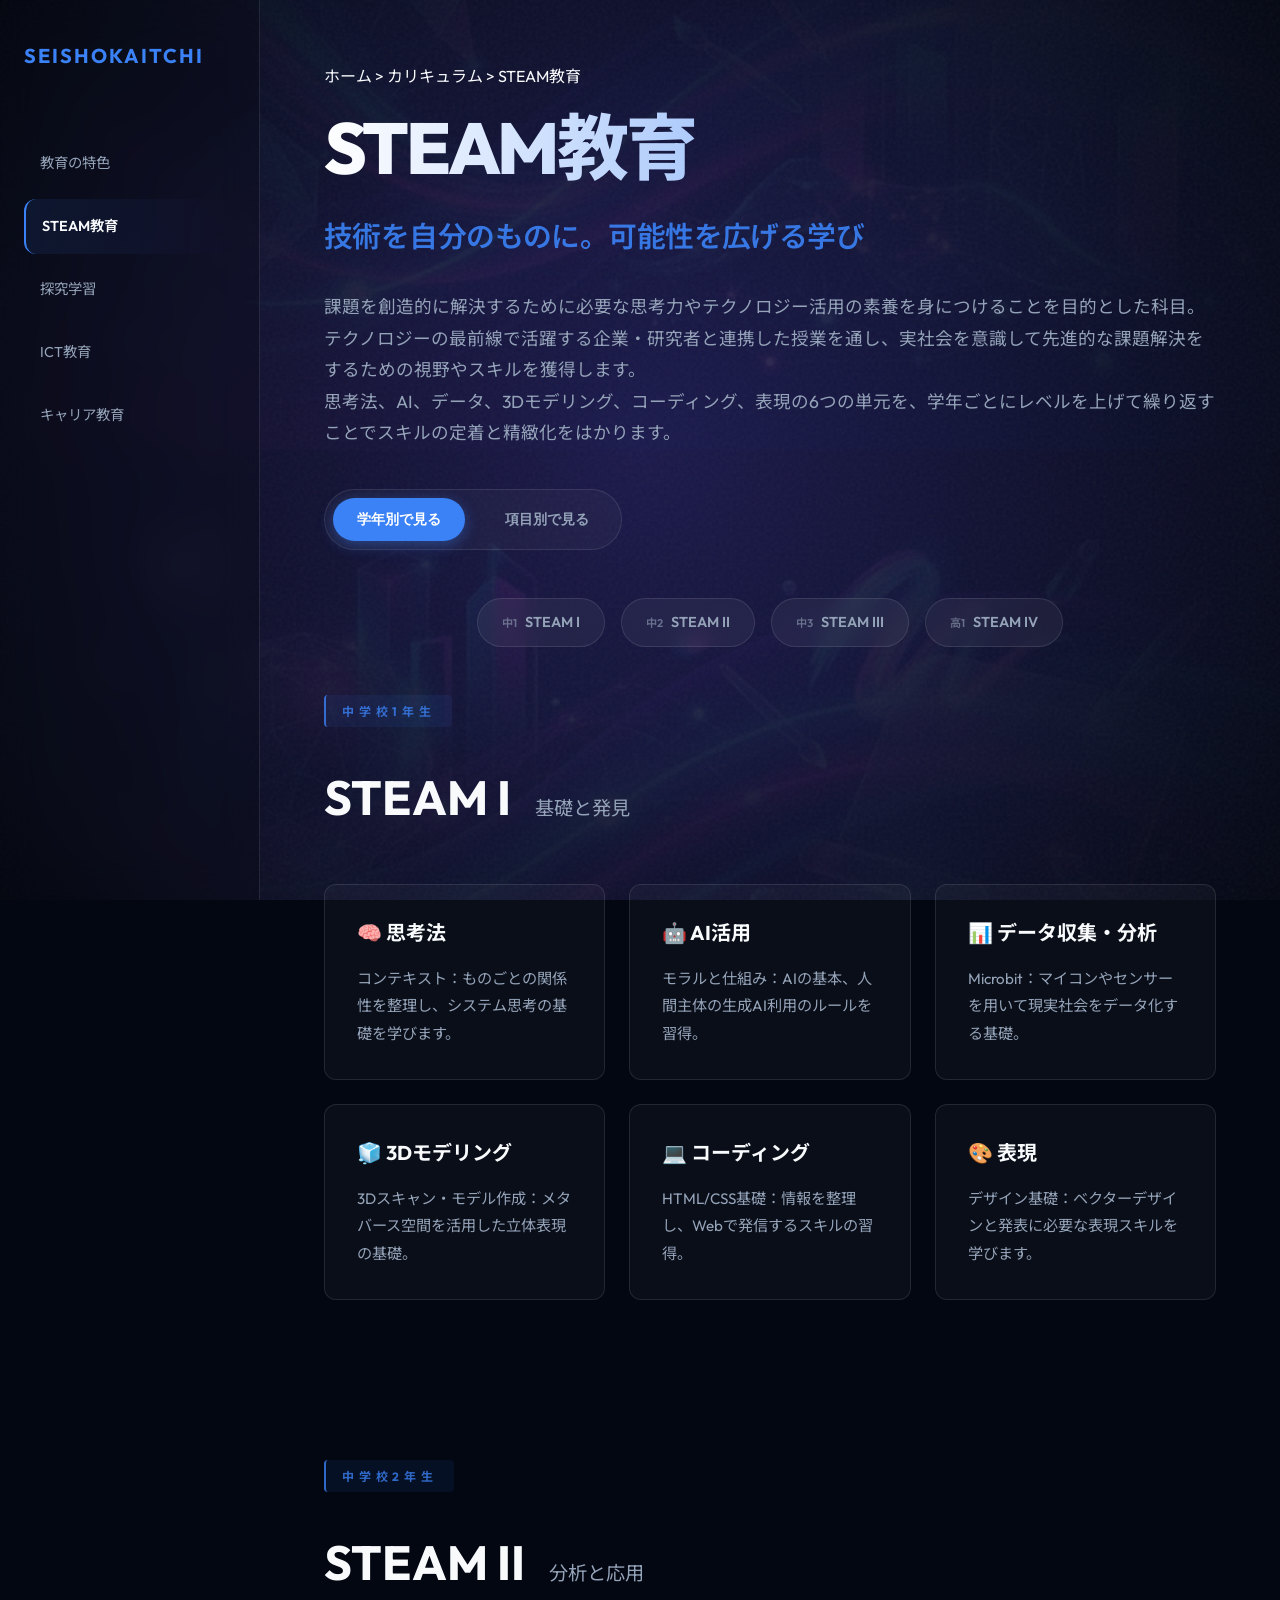
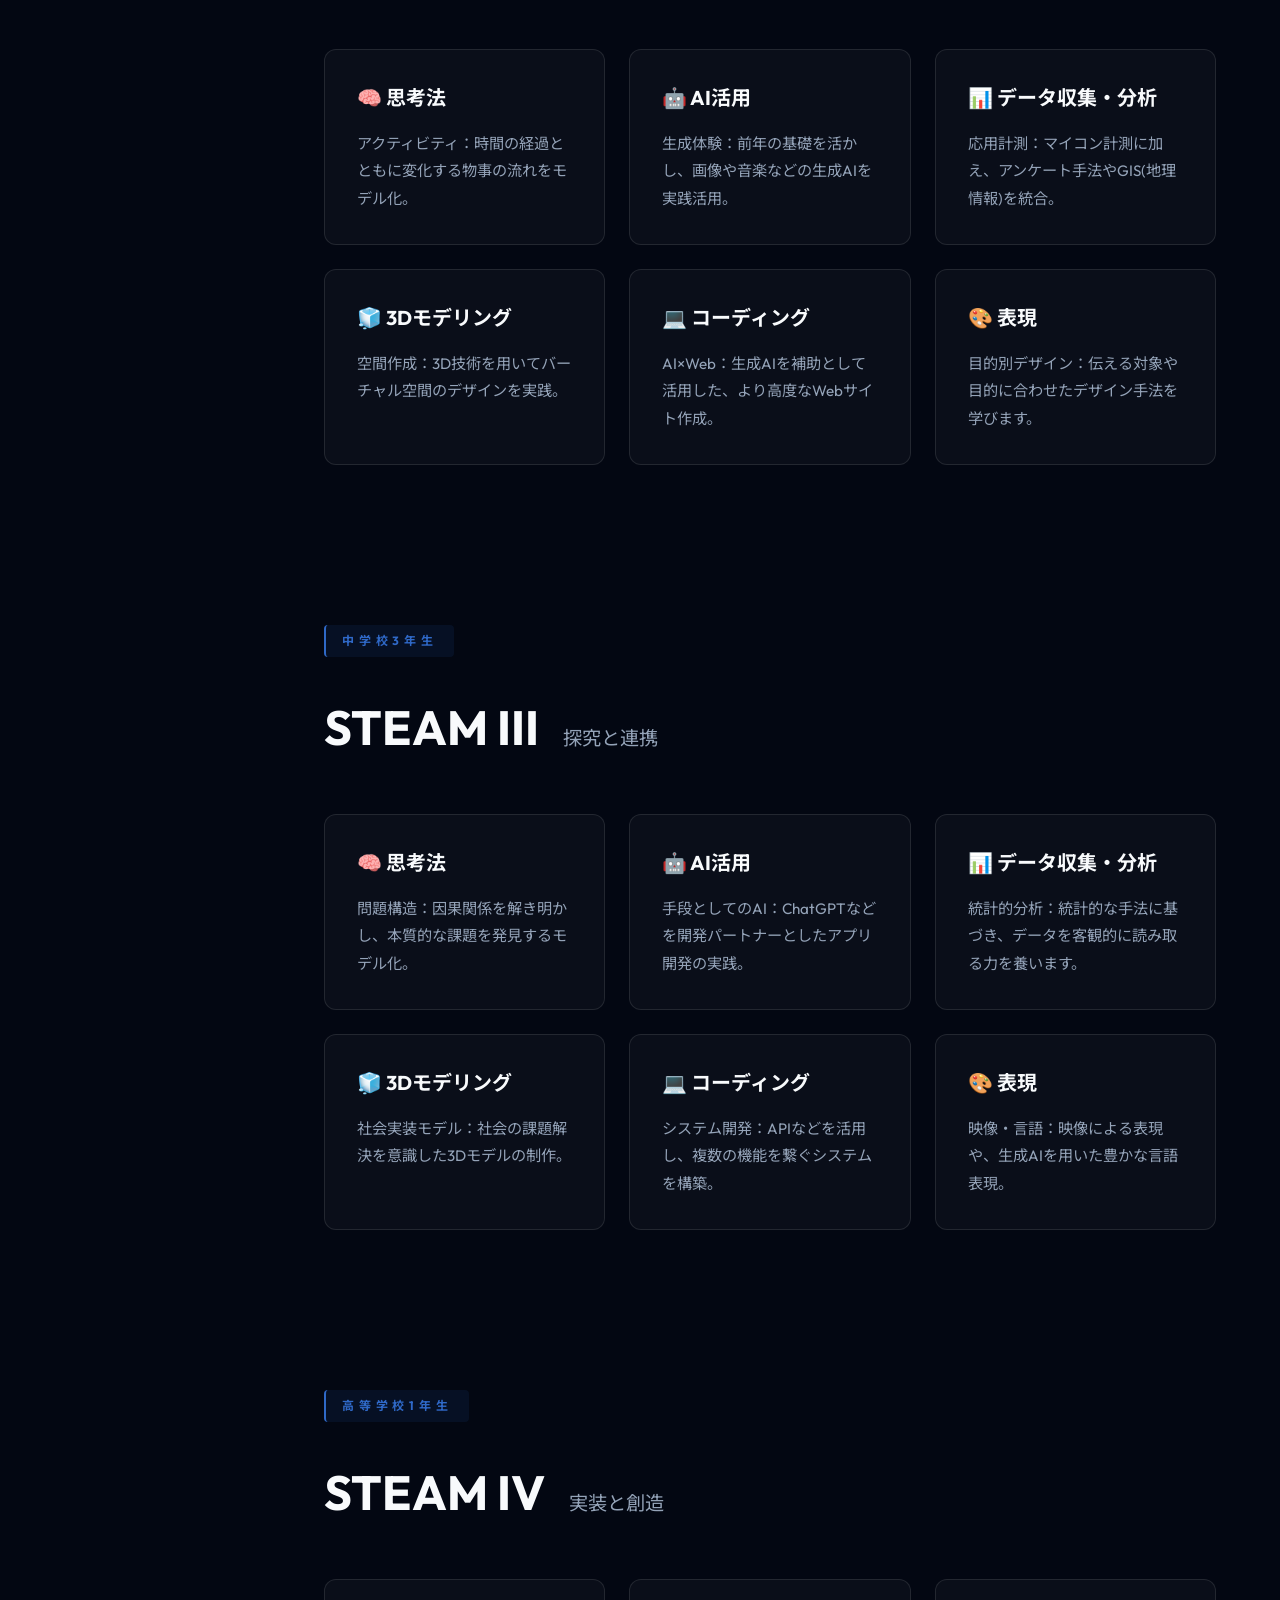
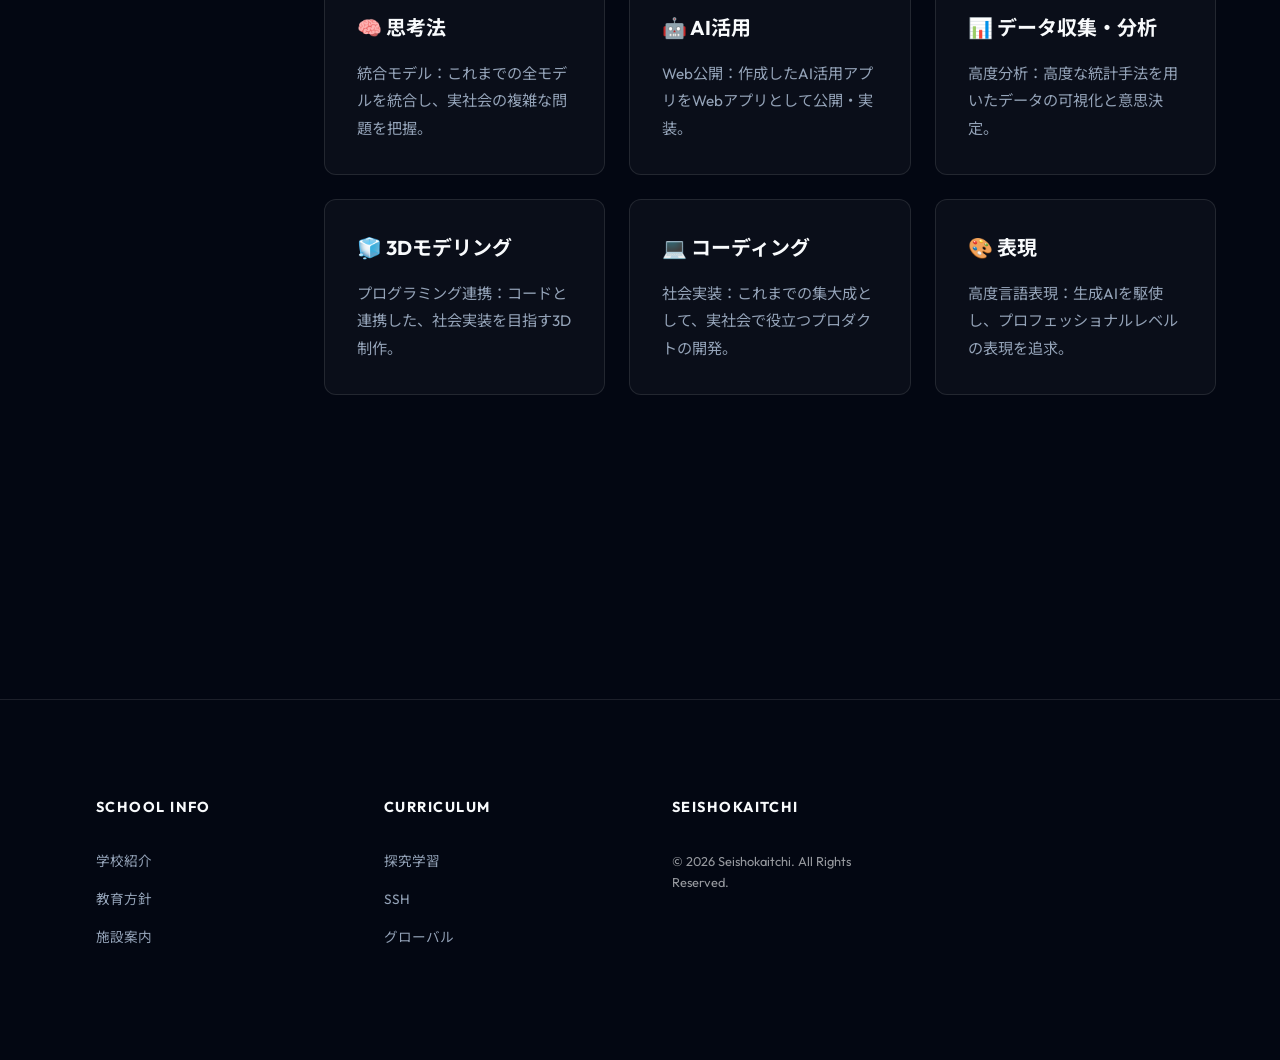
==== index.html @ 0c88f27c "Initial commit of STEAM education website" ====
<!DOCTYPE html>
<html lang="ja">

<head>
    <meta charset="UTF-8">
    <meta name="viewport" content="width=device-width, initial-scale=1.0">
    <title>STEAM教育 | 青翔開智中学校・高等学校</title>
    <link rel="stylesheet" href="styles.css">
    <link rel="preconnect" href="https://fonts.googleapis.com">
    <link rel="preconnect" href="https://fonts.gstatic.com" crossorigin>
    <link
        href="https://fonts.googleapis.com/css2?family=Outfit:wght@300;400;600;700&family=Noto+Sans+JP:wght@300;400;700&display=swap"
        rel="stylesheet">
</head>

<body>
    <div class="bg-wrapper"></div>

    <div class="app-container">
        <!-- Sidebar Navigation -->
        <aside class="sidebar">
            <div class="sidebar-logo">SEISHOKAITCHI</div>
            <nav>
                <ul class="sidebar-nav">
                    <li class="sidebar-nav-item">教育の特色</li>
                    <li class="sidebar-nav-item active">STEAM教育</li>
                    <li class="sidebar-nav-item">探究学習</li>
                    <li class="sidebar-nav-item">ICT教育</li>
                    <li class="sidebar-nav-item">キャリア教育</li>
                </ul>
            </nav>
        </aside>

        <!-- Main Content Area -->
        <main class="main-content">
            <header class="hero">
                <nav class="breadcrumb">ホーム > カリキュラム > STEAM教育</nav>
                <h1 class="page-title">STEAM教育</h1>
                <p class="hero-subtitle">技術を自分のものに。可能性を広げる学び</p>
                <p class="hero-description">
                    課題を創造的に解決するために必要な思考力やテクノロジー活用の素養を身につけることを目的とした科目。<br>
                    テクノロジーの最前線で活躍する企業・研究者と連携した授業を通し、実社会を意識して先進的な課題解決をするための視野やスキルを獲得します。<br>
                    思考法、AI、データ、3Dモデリング、コーディング、表現の6つの単元を、学年ごとにレベルを上げて繰り返すことでスキルの定着と精緻化をはかります。
                </p>

                <!-- View Switcher -->
                <div class="view-switcher">
                    <button class="switcher-btn active" data-view="grade">学年別で見る</button>
                    <button class="switcher-btn" data-view="category">項目別で見る</button>
                </div>
            </header>

            <!-- Grade View (Linear Sections) -->
            <div id="grade-view" class="view-content active">
                <nav class="grade-nav">
                    <a href="#steam-1" class="grade-nav-item"><span>中1</span>STEAM I</a>
                    <a href="#steam-2" class="grade-nav-item"><span>中2</span>STEAM II</a>
                    <a href="#steam-3" class="grade-nav-item"><span>中3</span>STEAM III</a>
                    <a href="#steam-4" class="grade-nav-item"><span>高1</span>STEAM IV</a>
                </nav>

                <section id="steam-1" class="steam-section">
                    <div class="section-badge">中学校1年生</div>
                    <h2 class="section-title">STEAM I<span>基礎と発見</span></h2>
                    <div class="section-grid">
                        <div class="steam-card">
                            <h3>🧠 思考法</h3>
                            <p>コンテキスト：ものごとの関係性を整理し、システム思考の基礎を学びます。</p>
                        </div>
                        <div class="steam-card">
                            <h3>🤖 AI活用</h3>
                            <p>モラルと仕組み：AIの基本、人間主体の生成AI利用のルールを習得。</p>
                        </div>
                        <div class="steam-card">
                            <h3>📊 データ収集・分析</h3>
                            <p>Microbit：マイコンやセンサーを用いて現実社会をデータ化する基礎。</p>
                        </div>
                        <div class="steam-card">
                            <h3>🧊 3Dモデリング</h3>
                            <p>3Dスキャン・モデル作成：メタバース空間を活用した立体表現の基礎。</p>
                        </div>
                        <div class="steam-card">
                            <h3>💻 コーディング</h3>
                            <p>HTML/CSS基礎：情報を整理し、Webで発信するスキルの習得。</p>
                        </div>
                        <div class="steam-card">
                            <h3>🎨 表現</h3>
                            <p>デザイン基礎：ベクターデザインと発表に必要な表現スキルを学びます。</p>
                        </div>
                    </div>
                </section>

                <section id="steam-2" class="steam-section">
                    <div class="section-badge">中学校2年生</div>
                    <h2 class="section-title">STEAM II<span>分析と応用</span></h2>
                    <div class="section-grid">
                        <div class="steam-card">
                            <h3>🧠 思考法</h3>
                            <p>アクティビティ：時間の経過とともに変化する物事の流れをモデル化。</p>
                        </div>
                        <div class="steam-card">
                            <h3>🤖 AI活用</h3>
                            <p>生成体験：前年の基礎を活かし、画像や音楽などの生成AIを実践活用。</p>
                        </div>
                        <div class="steam-card">
                            <h3>📊 データ収集・分析</h3>
                            <p>応用計測：マイコン計測に加え、アンケート手法やGIS(地理情報)を統合。</p>
                        </div>
                        <div class="steam-card">
                            <h3>🧊 3Dモデリング</h3>
                            <p>空間作成：3D技術を用いてバーチャル空間のデザインを実践。</p>
                        </div>
                        <div class="steam-card">
                            <h3>💻 コーディング</h3>
                            <p>AI×Web：生成AIを補助として活用した、より高度なWebサイト作成。</p>
                        </div>
                        <div class="steam-card">
                            <h3>🎨 表現</h3>
                            <p>目的別デザイン：伝える対象や目的に合わせたデザイン手法を学びます。</p>
                        </div>
                    </div>
                </section>

                <section id="steam-3" class="steam-section">
                    <div class="section-badge">中学校3年生</div>
                    <h2 class="section-title">STEAM III<span>探究と連携</span></h2>
                    <div class="section-grid">
                        <div class="steam-card">
                            <h3>🧠 思考法</h3>
                            <p>問題構造：因果関係を解き明かし、本質的な課題を発見するモデル化。</p>
                        </div>
                        <div class="steam-card">
                            <h3>🤖 AI活用</h3>
                            <p>手段としてのAI：ChatGPTなどを開発パートナーとしたアプリ開発の実践。</p>
                        </div>
                        <div class="steam-card">
                            <h3>📊 データ収集・分析</h3>
                            <p>統計的分析：統計的な手法に基づき、データを客観的に読み取る力を養います。</p>
                        </div>
                        <div class="steam-card">
                            <h3>🧊 3Dモデリング</h3>
                            <p>社会実装モデル：社会の課題解決を意識した3Dモデルの制作。</p>
                        </div>
                        <div class="steam-card">
                            <h3>💻 コーディング</h3>
                            <p>システム開発：APIなどを活用し、複数の機能を繋ぐシステムを構築。</p>
                        </div>
                        <div class="steam-card">
                            <h3>🎨 表現</h3>
                            <p>映像・言語：映像による表現や、生成AIを用いた豊かな言語表現。</p>
                        </div>
                    </div>
                </section>

                <section id="steam-4" class="steam-section">
                    <div class="section-badge">高等学校1年生</div>
                    <h2 class="section-title">STEAM IV<span>実装と創造</span></h2>
                    <div class="section-grid">
                        <div class="steam-card">
                            <h3>🧠 思考法</h3>
                            <p>統合モデル：これまでの全モデルを統合し、実社会の複雑な問題を把握。</p>
                        </div>
                        <div class="steam-card">
                            <h3>🤖 AI活用</h3>
                            <p>Web公開：作成したAI活用アプリをWebアプリとして公開・実装。</p>
                        </div>
                        <div class="steam-card">
                            <h3>📊 データ収集・分析</h3>
                            <p>高度分析：高度な統計手法を用いたデータの可視化と意思決定。</p>
                        </div>
                        <div class="steam-card">
                            <h3>🧊 3Dモデリング</h3>
                            <p>プログラミング連携：コードと連携した、社会実装を目指す3D制作。</p>
                        </div>
                        <div class="steam-card">
                            <h3>💻 コーディング</h3>
                            <p>社会実装：これまでの集大成として、実社会で役立つプロダクトの開発。</p>
                        </div>
                        <div class="steam-card">
                            <h3>🎨 表現</h3>
                            <p>高度言語表現：生成AIを駆使し、プロフェッショナルレベルの表現を追求。</p>
                        </div>
                    </div>
                </section>
            </div>

            <!-- Category View (Linear Progression per Skill) -->
            <div id="category-view" class="view-content">
                <nav class="grade-nav category-nav">
                    <a href="#cat-thinking" class="grade-nav-item">思考法</a>
                    <a href="#cat-ai" class="grade-nav-item">AI</a>
                    <a href="#cat-data" class="grade-nav-item">データ収集・分析</a>
                    <a href="#cat-modeling" class="grade-nav-item">モデリング</a>
                    <a href="#cat-coding" class="grade-nav-item">コーディング</a>
                    <a href="#cat-expression" class="grade-nav-item">表現</a>
                </nav>

                <section id="cat-thinking" class="steam-section">
                    <div class="section-badge">Thinking Method UPDATE</div>
                    <h2 class="section-title">思考法<span>システム思考の段階的学習</span></h2>
                    <div class="progression-timeline">
                        <div class="timeline-step">
                            <div class="step-grade">中1</div>
                            <div class="step-body">
                                <div class="step-content">
                                    <h3>コンテキスト</h3>
                                    <p>ものごとの境界と関係性を定義し、全体像を捉える基礎を学びます。</p>
                                </div>
                                <div class="step-image"></div>
                            </div>
                        </div>
                        <div class="timeline-step">
                            <div class="step-grade">中2</div>
                            <div class="step-body">
                                <div class="step-content">
                                    <h3>アクティビティ</h3>
                                    <p>時間の経過とともに変化するプロセスや情報の流れを可視化します。</p>
                                </div>
                                <div class="step-image"></div>
                            </div>
                        </div>
                        <div class="timeline-step">
                            <div class="step-grade">中3</div>
                            <div class="step-body">
                                <div class="step-content">
                                    <h3>問題構造</h3>
                                    <p>複雑な因果関係を解きほぐし、根本原因を特定する手法を習得します。</p>
                                </div>
                                <div class="step-image"></div>
                            </div>
                        </div>
                        <div class="timeline-step highlight">
                            <div class="step-grade">高1</div>
                            <div class="step-body">
                                <div class="step-content">
                                    <h3>統合モデルの活用</h3>
                                    <p>中1から中3のモデルを統合し、実社会の課題解決に向けた設計を行います。</p>
                                </div>
                                <div class="step-image"></div>
                            </div>
                        </div>
                    </div>
                </section>

                <section id="cat-ai" class="steam-section">
                    <div class="section-badge">AI UPDATE</div>
                    <h2 class="section-title">AI活用<span>生成AIとの段階的な共創</span></h2>
                    <div class="progression-timeline">
                        <div class="timeline-step">
                            <div class="step-grade">中1</div>
                            <div class="step-body">
                                <div class="step-content">
                                    <h3>モラルと仕組み</h3>
                                    <p>AIの基礎原理を学び、人間語主体の生成AI利用のルールを理解します。</p>
                                </div>
                                <div class="step-image"></div>
                            </div>
                        </div>
                        <div class="timeline-step">
                            <div class="step-grade">中2</div>
                            <div class="step-body">
                                <div class="step-content">
                                    <h3>生成体験（画像・音楽）</h3>
                                    <p>様々な生成AIを用い、画像や音楽、テキストなどを実際に作成します。</p>
                                </div>
                                <div class="step-image"></div>
                            </div>
                        </div>
                        <div class="timeline-step">
                            <div class="step-grade">中3</div>
                            <div class="step-body">
                                <div class="step-content">
                                    <h3>手段としての生成AI</h3>
                                    <p>開発パートナーとしてAIを活用し、アプリ開発の効率と質を高めます。</p>
                                </div>
                                <div class="step-image"></div>
                            </div>
                        </div>
                        <div class="timeline-step highlight">
                            <div class="step-grade">高1</div>
                            <div class="step-body">
                                <div class="step-content">
                                    <h3>Webアプリ公開</h3>
                                    <p>AIを活用して作成したシステムをWebアプリ形式で社会に公開します。</p>
                                </div>
                                <div class="step-image"></div>
                            </div>
                        </div>
                    </div>
                </section>

                <section id="cat-data" class="steam-section">
                    <div class="section-badge">Data Science UPDATE</div>
                    <h2 class="section-title">データ収集・分析<span>分析・可視化・判断の習得</span></h2>
                    <div class="progression-timeline">
                        <div class="timeline-step">
                            <div class="step-grade">中1</div>
                            <div class="step-body">
                                <div class="step-content">
                                    <h3>Microbitとマイコン基礎</h3>
                                    <p>センサーを用いた計測の基礎を学び、現実世界をデジタルデータ化します。</p>
                                </div>
                                <div class="step-image"></div>
                            </div>
                        </div>
                        <div class="timeline-step">
                            <div class="step-grade">中2</div>
                            <div class="step-body">
                                <div class="step-content">
                                    <h3>プログラミングとGIS</h3>
                                    <p>マイコン計測に加え、アンケート手法やGIS（地理情報）を用いた分析を学びます。</p>
                                </div>
                                <div class="step-image"></div>
                            </div>
                        </div>
                        <div class="timeline-step">
                            <div class="step-grade">中3</div>
                            <div class="step-body">
                                <div class="step-content">
                                    <h3>統計的なデータ読解</h3>
                                    <p>統計的手法（代表値や相関など）に基づき、客観的にデータを分析します。</p>
                                </div>
                                <div class="step-image"></div>
                            </div>
                        </div>
                        <div class="timeline-step highlight">
                            <div class="step-grade">高1</div>
                            <div class="step-body">
                                <div class="step-content">
                                    <h3>高度な統計分析と可視化</h3>
                                    <p>より高度な統計手法を用い、多角的なデータビジュアライゼーションを実践します。</p>
                                </div>
                                <div class="step-image"></div>
                            </div>
                        </div>
                    </div>
                </section>

                <section id="cat-modeling" class="steam-section">
                    <div class="section-badge">3D Modeling UPDATE</div>
                    <h2 class="section-title">3Dモデリング<span>空間とプロダクトの高度な表現</span></h2>
                    <div class="progression-timeline">
                        <div class="timeline-step">
                            <div class="step-grade">中1</div>
                            <div class="step-body">
                                <div class="step-content">
                                    <h3>3Dスキャンとメタバース</h3>
                                    <p>現実の物体をスキャンし、メタバース空間で活用する基礎を習得します。</p>
                                </div>
                                <div class="step-image"></div>
                            </div>
                        </div>
                        <div class="timeline-step">
                            <div class="step-grade">中2</div>
                            <div class="step-body">
                                <div class="step-content">
                                    <h3>3D空間作成</h3>
                                    <p>3Dモデリングソフトを用い、オリジナルの仮想空間をデザインします。</p>
                                </div>
                                <div class="step-image"></div>
                            </div>
                        </div>
                        <div class="timeline-step">
                            <div class="step-grade">中3</div>
                            <div class="step-body">
                                <div class="step-content">
                                    <h3>社会実装モデルの制作</h3>
                                    <p>単なる形作りではなく、社会での実用を意識したプロダクトを設計します。</p>
                                </div>
                                <div class="step-image"></div>
                            </div>
                        </div>
                        <div class="timeline-step highlight">
                            <div class="step-grade">高1</div>
                            <div class="step-body">
                                <div class="step-content">
                                    <h3>プログラミング連携と社会実装</h3>
                                    <p>コードによる制御と3Dモデルを組み合わせ、実社会への導入を目指します。</p>
                                </div>
                                <div class="step-image"></div>
                            </div>
                        </div>
                    </div>
                </section>

                <section id="cat-coding" class="steam-section">
                    <div class="section-badge">Coding UPDATE</div>
                    <h2 class="section-title">コーディング<span>身近な課題を解決するアプリ開発</span></h2>
                    <div class="progression-timeline">
                        <div class="timeline-step">
                            <div class="step-grade">中1</div>
                            <div class="step-body">
                                <div class="step-content">
                                    <h3>HTML/CSS基礎</h3>
                                    <p>Webサイトの基本構造を学び、静的なページ制作のスキルを習得します。</p>
                                </div>
                                <div class="step-image"></div>
                            </div>
                        </div>
                        <div class="timeline-step">
                            <div class="step-grade">中2</div>
                            <div class="step-body">
                                <div class="step-content">
                                    <h3>生成AIを用いたWeb制作</h3>
                                    <p>AIの能力を補助として使い、よりダイナミックで実用的なサイトを作成します。</p>
                                </div>
                                <div class="step-image"></div>
                            </div>
                        </div>
                        <div class="timeline-step">
                            <div class="step-grade">中3</div>
                            <div class="step-body">
                                <div class="step-content">
                                    <h3>APIとシステム構築</h3>
                                    <p>外部APIを活用し、情報を自動で取得・処理する本格的なシステムを学びます。</p>
                                </div>
                                <div class="step-image"></div>
                            </div>
                        </div>
                        <div class="timeline-step highlight">
                            <div class="step-grade">高1</div>
                            <div class="step-body">
                                <div class="step-content">
                                    <h3>集大成としての社会実装</h3>
                                    <p>これまでの全技術を使い、社会の課題を解決するプロダクトを完成させます。</p>
                                </div>
                                <div class="step-image"></div>
                            </div>
                        </div>
                    </div>
                </section>

                <section id="cat-expression" class="steam-section">
                    <div class="section-badge">Creative Expression UPDATE</div>
                    <h2 class="section-title">表現<span>良さを伝えるデザインスキル</span></h2>
                    <div class="progression-timeline">
                        <div class="timeline-step">
                            <div class="step-grade">中1</div>
                            <div class="step-body">
                                <div class="step-content">
                                    <h3>ベクターデザインと発表基礎</h3>
                                    <p>イラスト制作の基礎と、人に伝えるための発表スキルの土台を作ります。</p>
                                </div>
                                <div class="step-image"></div>
                            </div>
                        </div>
                        <div class="timeline-step">
                            <div class="step-grade">中2</div>
                            <div class="step-body">
                                <div class="step-content">
                                    <h3>目的別デザイン手法</h3>
                                    <p>「誰に」「何を」伝えるかに合わせ、目的に叶ったデザインを追求します。</p>
                                </div>
                                <div class="step-image"></div>
                            </div>
                        </div>
                        <div class="timeline-step">
                            <div class="step-grade">中3</div>
                            <div class="step-body">
                                <div class="step-content">
                                    <h3>映像とAI言語表現</h3>
                                    <p>映像メディアの活用と、AIを用いた豊かな言語化スキルを磨きます。</p>
                                </div>
                                <div class="step-image"></div>
                            </div>
                        </div>
                        <div class="timeline-step highlight">
                            <div class="step-grade">高1</div>
                            <div class="step-body">
                                <div class="step-content">
                                    <h3>高度な生成AI活用表現</h3>
                                    <p>生成AIを駆使し、プロフェッショナルな品質の成果物と表現を目指します。</p>
                                </div>
                                <div class="step-image"></div>
                            </div>
                        </div>
                    </div>
                </section>
            </div>
        </main>
    </div>

    <footer class="footer">
        <div class="footer-grid">
            <div class="footer-col">
                <h5>School Info</h5>
                <ul class="footer-links">
                    <li>学校紹介</li>
                    <li>教育方針</li>
                    <li>施設案内</li>
                </ul>
            </div>
            <div class="footer-col">
                <h5>Curriculum</h5>
                <ul class="footer-links">
                    <li>探究学習</li>
                    <li>SSH</li>
                    <li>グローバル</li>
                </ul>
            </div>
            <div class="footer-col">
                <h5>SEISHOKAITCHI</h5>
                <p style="font-size: 0.8rem; opacity: 0.6; margin-top: 1rem;">© 2026 Seishokaitchi. All Rights Reserved.
                </p>
            </div>
        </div>
    </footer>

    <script src="main.js"></script>
</body>

</html>
---- styles.css ----
:root {
    --primary: #0f172a;
    --accent-1: #3b82f6;
    /* Blue */
    --accent-2: #8b5cf6;
    /* Purple */
    --accent-3: #ec4899;
    /* Pink */
    --text-main: #f8fafc;
    --text-muted: #94a3b8;
    --glass-bg: rgba(255, 255, 255, 0.03);
    --glass-border: rgba(255, 255, 255, 0.1);
    --sidebar-width: 260px;
    --radius: 12px;
    --shadow: 0 10px 30px -5px rgba(0, 0, 0, 0.3);
    --transition: all 0.4s cubic-bezier(0.16, 1, 0.3, 1);
}

* {
    margin: 0;
    padding: 0;
    box-sizing: border-box;
    -webkit-font-smoothing: antialiased;
}

body {
    font-family: 'Outfit', 'Noto Sans JP', sans-serif;
    background-color: #030712;
    color: var(--text-main);
    line-height: 1.6;
    overflow-x: hidden;
}

/* Background Wrapper */
.bg-wrapper {
    position: fixed;
    top: 0;
    left: 0;
    width: 100%;
    height: 100%;
    z-index: -1;
    background: radial-gradient(circle at 50% 50%, rgba(30, 27, 75, 0.9) 0%, rgba(3, 7, 18, 1) 100%), url('steam_curriculum_hero.png');
    background-size: cover;
    background-position: center;
}

.bg-wrapper::after {
    content: '';
    position: absolute;
    top: 0;
    left: 0;
    width: 100%;
    height: 100%;
    background-image: url("data:image/svg+xml,%3Csvg viewBox='0 0 400 400' xmlns='http://www.w3.org/2000/svg'%3E%3Cfilter id='noiseFilter'%3E%3CfeTurbulence type='fractalNoise' baseFrequency='0.65' numOctaves='3' stitchTiles='stitch'/%3E%3C/filter%3E%3Crect width='100%25' height='100%25' filter='url(%23noiseFilter)'/%3E%3C/svg%3E");
    opacity: 0.05;
    pointer-events: none;
}

/* Layout */
.app-container {
    display: flex;
    min-height: 100vh;
}

/* Sidebar */
.sidebar {
    width: var(--sidebar-width);
    background: rgba(0, 0, 0, 0.2);
    backdrop-filter: blur(20px);
    border-right: 1px solid var(--glass-border);
    padding: 2.5rem 1.5rem;
    position: sticky;
    top: 0;
    height: 100vh;
    display: flex;
    flex-direction: column;
}

.sidebar-logo {
    font-size: 1.25rem;
    font-weight: 700;
    letter-spacing: 0.1em;
    color: var(--accent-1);
    margin-bottom: 4rem;
    text-transform: uppercase;
}

.sidebar-nav {
    list-style: none;
}

.sidebar-nav-item {
    padding: 1rem;
    font-size: 0.9rem;
    color: var(--text-muted);
    cursor: pointer;
    transition: var(--transition);
    border-radius: var(--radius);
    margin-bottom: 0.5rem;
}

.sidebar-nav-item:hover {
    color: var(--text-main);
    background: var(--glass-bg);
    transform: translateX(5px);
}

.sidebar-nav-item.active {
    color: var(--text-main);
    background: linear-gradient(90deg, rgba(59, 130, 246, 0.1), transparent);
    border-left: 2px solid var(--accent-1);
    font-weight: 600;
}

/* Main Content Layout */
.main-content {
    flex: 1;
    padding: 4rem;
    max-width: 1200px;
    margin: 0 auto;
}

.page-title {
    font-size: 4.5rem;
    font-weight: 800;
    margin-bottom: 0.5rem;
    background: linear-gradient(to right, #fff, var(--accent-1));
    -webkit-background-clip: text;
    background-clip: text;
    -webkit-text-fill-color: transparent;
    letter-spacing: -0.04em;
}

.hero-subtitle {
    font-size: 1.8rem;
    font-weight: 600;
    color: var(--accent-1);
    margin-bottom: 2rem;
    letter-spacing: -0.02em;
    opacity: 0.9;
}

.hero-description {
    max-width: 900px;
    color: var(--text-muted);
    font-size: 1.1rem;
    line-height: 1.8;
}

/* View Switcher */
.view-switcher {
    display: flex;
    gap: 1rem;
    margin-top: 2.5rem;
    background: rgba(255, 255, 255, 0.03);
    padding: 0.5rem;
    border-radius: 100px;
    width: fit-content;
    border: 1px solid var(--glass-border);
}

.switcher-btn {
    background: none;
    border: none;
    color: var(--text-muted);
    padding: 0.75rem 1.5rem;
    font-size: 0.9rem;
    font-weight: 600;
    cursor: pointer;
    border-radius: 100px;
    transition: var(--transition);
}

.switcher-btn:hover {
    color: var(--text-main);
}

.switcher-btn.active {
    background: var(--accent-1);
    color: white;
    box-shadow: 0 4px 15px rgba(59, 130, 246, 0.4);
}

/* View Content Visibility */
.view-content {
    display: none;
    opacity: 0;
    transform: translateY(20px);
    transition: all 0.5s ease;
}

.view-content.active {
    display: block;
    opacity: 1;
    transform: translateY(0);
}

/* Progression Timeline (Vertical Step View) */
.progression-timeline {
    position: relative;
    padding-left: 4rem;
    margin: 2rem 0;
}

.progression-timeline::before {
    content: '';
    position: absolute;
    left: 17px;
    top: 5px;
    bottom: 5px;
    width: 2px;
    background: linear-gradient(to bottom, var(--accent-1), rgba(59, 130, 246, 0.1));
}

.timeline-step {
    position: relative;
    margin-bottom: 4rem;
}

.step-grade {
    position: absolute;
    left: -4rem;
    top: 5px;
    width: 36px;
    height: 36px;
    background: var(--primary);
    border: 2px solid var(--accent-1);
    border-radius: 50%;
    display: flex;
    align-items: center;
    justify-content: center;
    font-size: 0.75rem;
    font-weight: 700;
    color: var(--accent-1);
    z-index: 2;
    box-shadow: 0 0 15px rgba(59, 130, 246, 0.3);
}

.step-body {
    display: flex;
    gap: 2.5rem;
    align-items: flex-start;
}

.step-content {
    flex: 1;
    background: var(--glass-bg);
    border: 1px solid var(--glass-border);
    padding: 2rem 2.5rem;
    border-radius: var(--radius);
    transition: var(--transition);
}

.step-image {
    flex-shrink: 0;
    width: 380px;
    height: 220px;
    background: var(--glass-bg);
    border: 1px solid var(--glass-border);
    border-radius: var(--radius);
    overflow: hidden;
    position: relative;
    display: flex;
    align-items: center;
    justify-content: center;
    transition: var(--transition);
}

.step-image::before {
    content: 'IMAGE SPACE';
    font-size: 0.7rem;
    letter-spacing: 0.2em;
    color: var(--text-muted);
    opacity: 0.5;
}

.step-image:hover {
    border-color: var(--accent-1);
    transform: scale(1.02);
}

.timeline-step.highlight .step-content,
.timeline-step.highlight .step-image {
    background: linear-gradient(135deg, rgba(59, 130, 246, 0.1), rgba(139, 92, 246, 0.1));
    border-color: rgba(59, 130, 246, 0.5);
}

.timeline-step.highlight .step-grade {
    background: var(--accent-1);
    color: white;
}

.step-content h3 {
    font-size: 1.1rem;
    margin-bottom: 0.5rem;
    color: var(--text-main);
}

.step-content p {
    font-size: 0.9rem;
    color: var(--text-muted);
    line-height: 1.6;
}

.step-content:hover {
    background: rgba(255, 255, 255, 0.05);
    border-color: var(--accent-1);
    transform: translateX(10px);
}

/* Navigation Overrides */
.grade-nav {
    display: flex;
    justify-content: center;
    gap: 1rem;
    margin: 3rem 0;
    position: sticky;
    top: 2rem;
    z-index: 100;
}

.category-nav {
    flex-wrap: wrap;
}

.category-nav .grade-nav-item {
    font-size: 0.8rem;
    padding: 0.5rem 1rem;
}

.grade-nav-item {
    background: rgba(255, 255, 255, 0.05);
    backdrop-filter: blur(10px);
    border: 1px solid var(--glass-border);
    padding: 0.75rem 1.5rem;
    border-radius: 100px;
    color: var(--text-muted);
    text-decoration: none;
    font-size: 0.9rem;
    font-weight: 600;
    transition: var(--transition);
}

.grade-nav-item span {
    font-size: 0.7rem;
    margin-right: 0.5rem;
    opacity: 0.6;
}

.grade-nav-item:hover {
    background: var(--glass-bg);
    color: var(--text-main);
    border-color: var(--accent-1);
    transform: translateY(-2px);
}

/* STEAM Sections */
.steam-section {
    position: relative;
    padding-top: 4rem;
    margin-bottom: 10rem;
}

.section-badge {
    position: absolute;
    top: 0;
    left: 0;
    font-size: 0.75rem;
    text-transform: uppercase;
    letter-spacing: 0.4em;
    color: var(--accent-1);
    font-weight: 700;
    opacity: 0.8;
    background: rgba(59, 130, 246, 0.1);
    padding: 0.4rem 1rem;
    border-radius: 4px;
    border-left: 2px solid var(--accent-1);
}

.section-title {
    font-size: 3rem;
    margin-bottom: 3rem;
    display: flex;
    align-items: baseline;
    gap: 1.5rem;
}

.section-title span {
    font-size: 1.2rem;
    color: var(--text-muted);
    font-weight: 400;
}

.section-grid {
    display: grid;
    grid-template-columns: repeat(3, 1fr);
    gap: 1.5rem;
}

.steam-card {
    background: var(--glass-bg);
    border: 1px solid var(--glass-border);
    padding: 2rem;
    border-radius: var(--radius);
    transition: var(--transition);
    display: flex;
    flex-direction: column;
    justify-content: flex-start;
}

.steam-card h3 {
    font-size: 1.25rem;
    margin-bottom: 1rem;
    color: var(--text-main);
    display: flex;
    align-items: center;
    gap: 0.75rem;
}

.steam-card p {
    font-size: 0.95rem;
    color: var(--text-muted);
    line-height: 1.8;
}

.steam-card:hover {
    background: rgba(255, 255, 255, 0.08);
    border-color: var(--accent-1);
    transform: translateY(-5px);
    box-shadow: 0 20px 40px -10px rgba(59, 130, 246, 0.2);
}

.steam-card.full-width {
    grid-column: span 2;
    background: linear-gradient(135deg, rgba(59, 130, 246, 0.1), rgba(139, 92, 246, 0.1));
    border-color: rgba(59, 130, 246, 0.3);
}

/* Footer Simulation */
.footer {
    background: #030712;
    border-top: 1px solid var(--glass-border);
    padding: 6rem;
    margin-top: 5rem;
}

.footer-grid {
    display: grid;
    grid-template-columns: repeat(4, 1fr);
    gap: 4rem;
}

.footer-col h5 {
    margin-bottom: 2rem;
    font-size: 0.9rem;
    color: var(--text-main);
    text-transform: uppercase;
    letter-spacing: 0.1em;
}

.footer-links {
    list-style: none;
}

.footer-links li {
    margin-bottom: 1rem;
    font-size: 0.85rem;
    color: var(--text-muted);
    cursor: pointer;
    transition: var(--transition);
}

.footer-links li:hover {
    color: var(--accent-1);
}

@media (max-width: 1200px) {
    .main-content {
        padding: 4rem 2rem;
    }

    .matrix-row,
    .matrix-header {
        grid-template-columns: 140px repeat(4, 1fr);
        gap: 1rem;
    }
}

@media (max-width: 1024px) {
    .app-container {
        flex-direction: column;
    }

    .sidebar {
        width: 100%;
        height: auto;
        position: relative;
    }

    .main-content {
        padding: 2rem 1.5rem;
    }

    .steam-matrix-container {
        overflow-x: auto;
        padding-bottom: 1rem;
    }

    .matrix-row,
    .matrix-header {
        width: 1000px;
        /* Force scrollable matrix on tablets/mobile */
    }
}
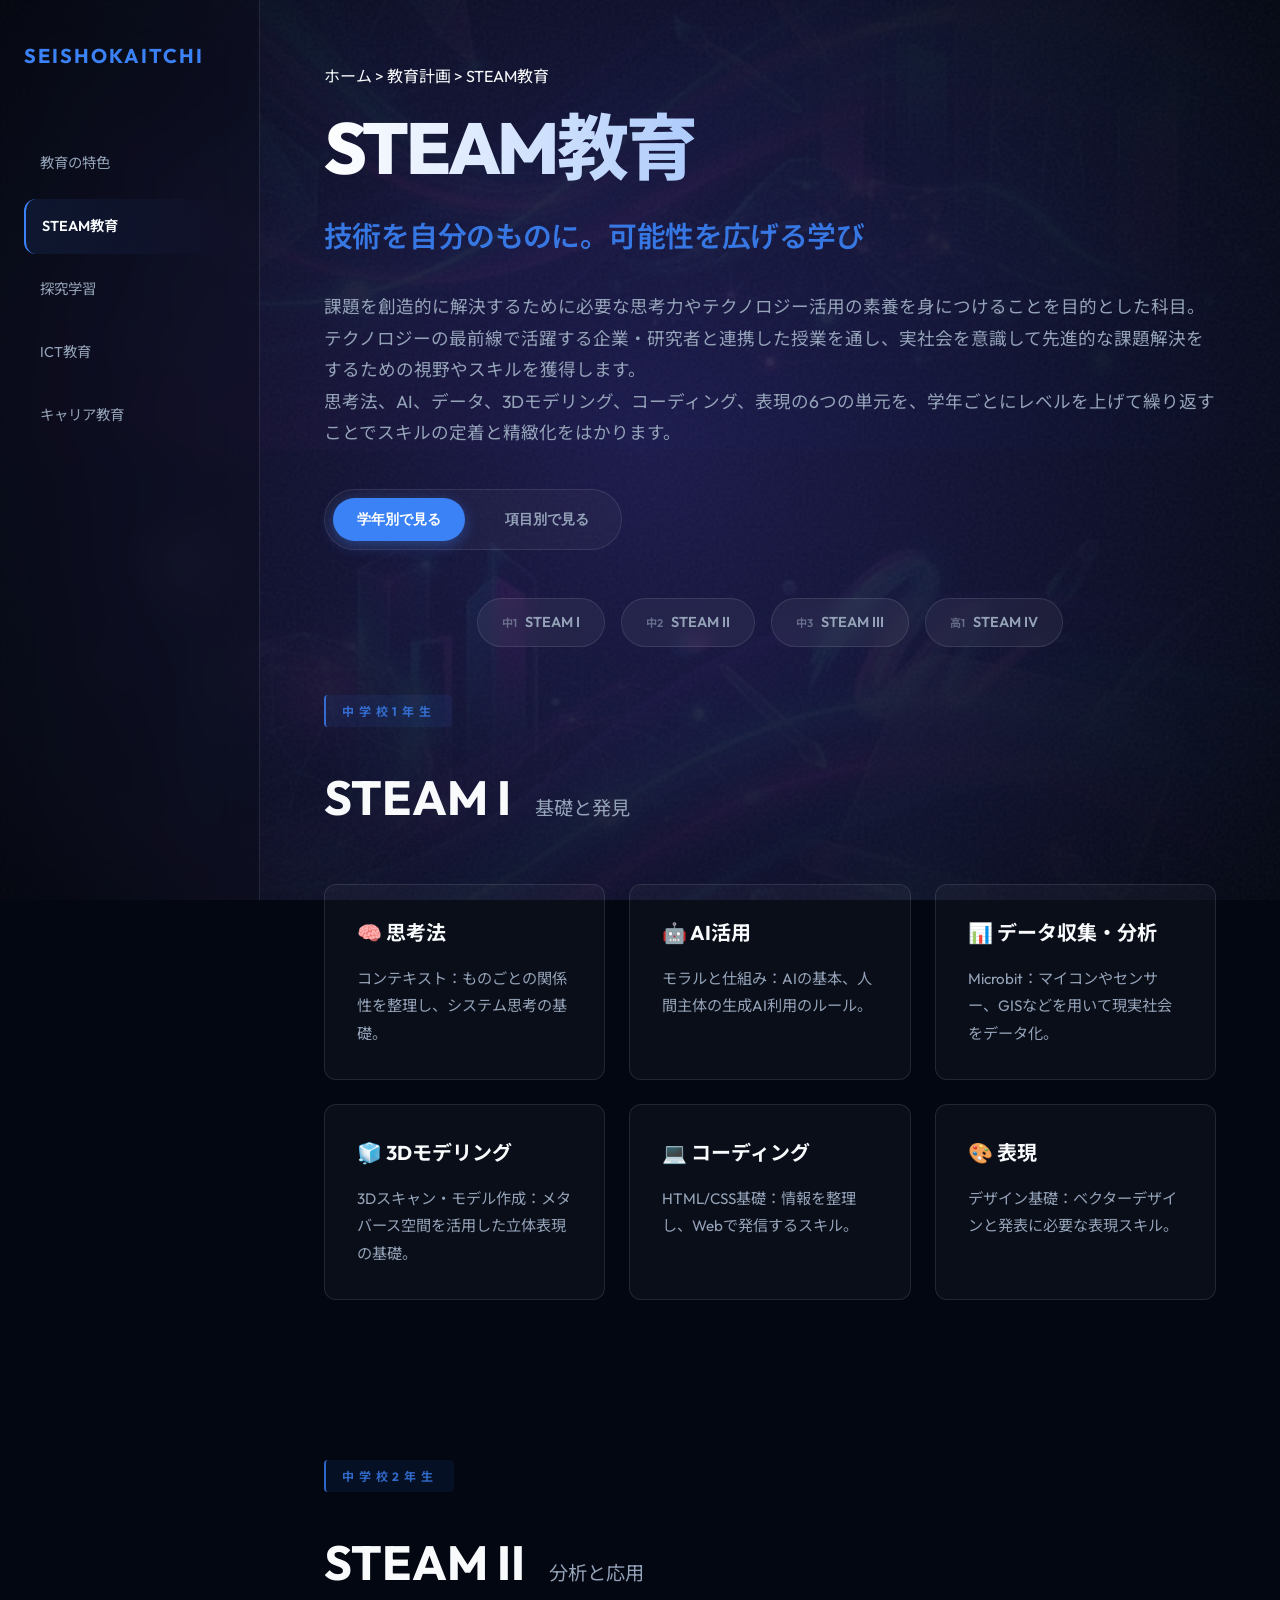
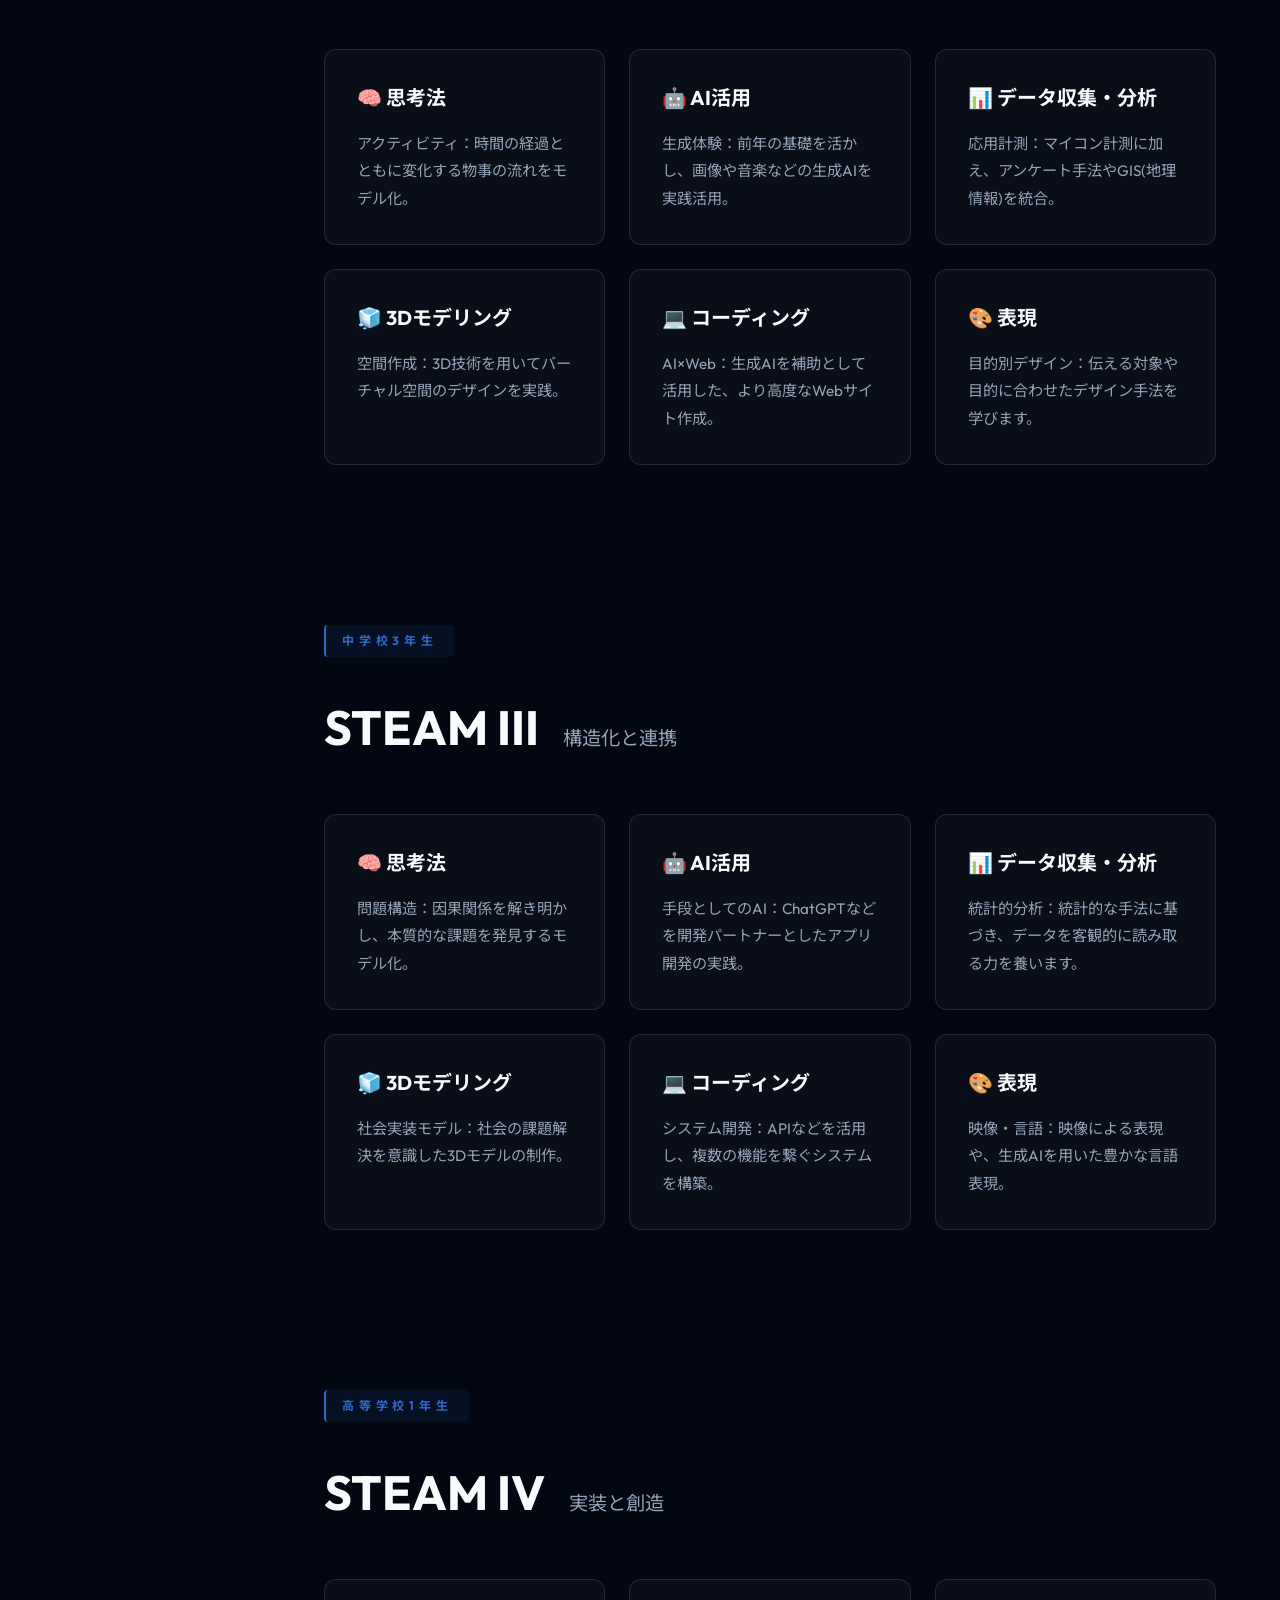
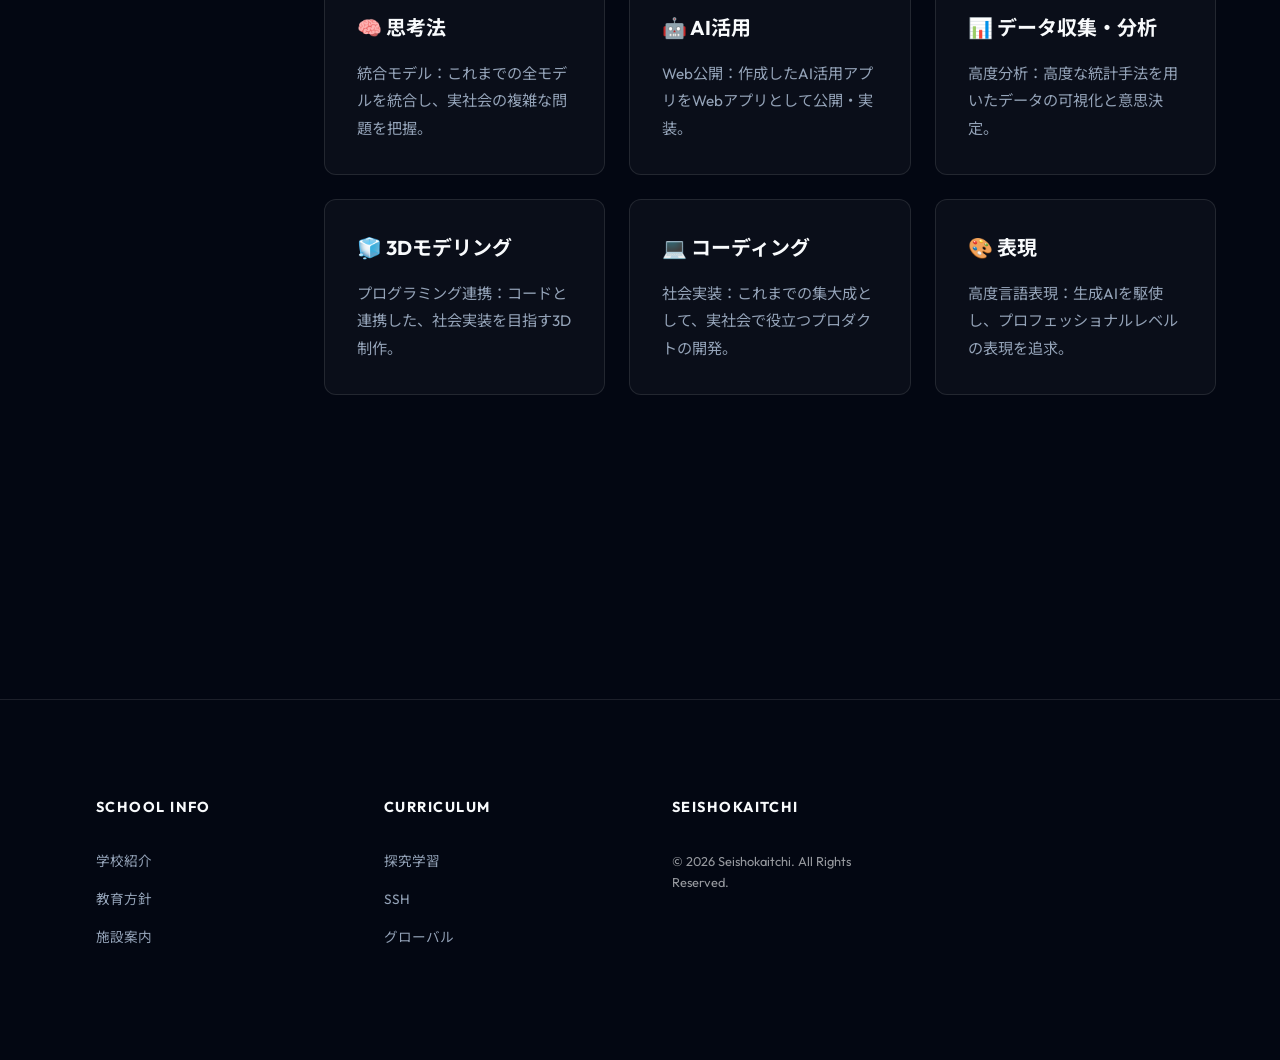
==== commit 97b76d6a: "STEAMカリキュラムページのレイアウトとスタイルの更新" ====
--- a/index.html
+++ b/index.html
@@ -34,7 +34,7 @@
         <!-- Main Content Area -->
         <main class="main-content">
             <header class="hero">
-                <nav class="breadcrumb">ホーム > カリキュラム > STEAM教育</nav>
+                <nav class="breadcrumb">ホーム > 教育計画 > STEAM教育</nav>
                 <h1 class="page-title">STEAM教育</h1>
                 <p class="hero-subtitle">技術を自分のものに。可能性を広げる学び</p>
                 <p class="hero-description">
@@ -65,15 +65,15 @@
                     <div class="section-grid">
                         <div class="steam-card">
                             <h3>🧠 思考法</h3>
-                            <p>コンテキスト：ものごとの関係性を整理し、システム思考の基礎を学びます。</p>
+                            <p>コンテキスト：ものごとの関係性を整理し、システム思考の基礎。</p>
                         </div>
                         <div class="steam-card">
                             <h3>🤖 AI活用</h3>
-                            <p>モラルと仕組み：AIの基本、人間主体の生成AI利用のルールを習得。</p>
+                            <p>モラルと仕組み：AIの基本、人間主体の生成AI利用のルール。</p>
                         </div>
                         <div class="steam-card">
                             <h3>📊 データ収集・分析</h3>
-                            <p>Microbit：マイコンやセンサーを用いて現実社会をデータ化する基礎。</p>
+                            <p>Microbit：マイコンやセンサー、GISなどを用いて現実社会をデータ化。</p>
                         </div>
                         <div class="steam-card">
                             <h3>🧊 3Dモデリング</h3>
@@ -81,11 +81,11 @@
                         </div>
                         <div class="steam-card">
                             <h3>💻 コーディング</h3>
-                            <p>HTML/CSS基礎：情報を整理し、Webで発信するスキルの習得。</p>
+                            <p>HTML/CSS基礎：情報を整理し、Webで発信するスキル。</p>
                         </div>
                         <div class="steam-card">
                             <h3>🎨 表現</h3>
-                            <p>デザイン基礎：ベクターデザインと発表に必要な表現スキルを学びます。</p>
+                            <p>デザイン基礎：ベクターデザインと発表に必要な表現スキル。</p>
                         </div>
                     </div>
                 </section>
@@ -123,7 +123,7 @@
 
                 <section id="steam-3" class="steam-section">
                     <div class="section-badge">中学校3年生</div>
-                    <h2 class="section-title">STEAM III<span>探究と連携</span></h2>
+                    <h2 class="section-title">STEAM III<span>構造化と連携</span></h2>
                     <div class="section-grid">
                         <div class="steam-card">
                             <h3>🧠 思考法</h3>
@@ -195,284 +195,290 @@
                     <a href="#cat-expression" class="grade-nav-item">表現</a>
                 </nav>
 
-                <section id="cat-thinking" class="steam-section">
-                    <div class="section-badge">Thinking Method UPDATE</div>
+                <section id="cat-thinking" class="steam-section category-section">
+                    <div class="section-badge">Thinking Method</div>
                     <h2 class="section-title">思考法<span>システム思考の段階的学習</span></h2>
-                    <div class="progression-timeline">
-                        <div class="timeline-step">
-                            <div class="step-grade">中1</div>
-                            <div class="step-body">
-                                <div class="step-content">
-                                    <h3>コンテキスト</h3>
-                                    <p>ものごとの境界と関係性を定義し、全体像を捉える基礎を学びます。</p>
-                                </div>
-                                <div class="step-image"></div>
-                            </div>
-                        </div>
-                        <div class="timeline-step">
-                            <div class="step-grade">中2</div>
-                            <div class="step-body">
-                                <div class="step-content">
-                                    <h3>アクティビティ</h3>
-                                    <p>時間の経過とともに変化するプロセスや情報の流れを可視化します。</p>
-                                </div>
-                                <div class="step-image"></div>
-                            </div>
-                        </div>
-                        <div class="timeline-step">
-                            <div class="step-grade">中3</div>
-                            <div class="step-body">
-                                <div class="step-content">
-                                    <h3>問題構造</h3>
-                                    <p>複雑な因果関係を解きほぐし、根本原因を特定する手法を習得します。</p>
-                                </div>
-                                <div class="step-image"></div>
-                            </div>
-                        </div>
-                        <div class="timeline-step highlight">
-                            <div class="step-grade">高1</div>
-                            <div class="step-body">
-                                <div class="step-content">
-                                    <h3>統合モデルの活用</h3>
-                                    <p>中1から中3のモデルを統合し、実社会の課題解決に向けた設計を行います。</p>
-                                </div>
-                                <div class="step-image"></div>
-                            </div>
-                        </div>
-                    </div>
-                </section>
-
-                <section id="cat-ai" class="steam-section">
-                    <div class="section-badge">AI UPDATE</div>
+                    <div class="section-layout">
+                        <div class="progression-timeline">
+                            <div class="timeline-step">
+                                <div class="step-grade">中1</div>
+                                <div class="step-body">
+                                    <div class="step-content">
+                                        <h3>コンテキスト</h3>
+                                        <p>ものごとの境界と関係性を定義し、全体像を捉える基礎を学びます。</p>
+                                    </div>
+                                </div>
+                            </div>
+                            <div class="timeline-step">
+                                <div class="step-grade">中2</div>
+                                <div class="step-body">
+                                    <div class="step-content">
+                                        <h3>アクティビティ</h3>
+                                        <p>時間の経過とともに変化するプロセスや情報の流れを可視化します。</p>
+                                    </div>
+                                </div>
+                            </div>
+                            <div class="timeline-step">
+                                <div class="step-grade">中3</div>
+                                <div class="step-body">
+                                    <div class="step-content">
+                                        <h3>問題構造</h3>
+                                        <p>複雑な因果関係を解きほぐし、根本原因を特定する手法を習得します。</p>
+                                    </div>
+                                </div>
+                            </div>
+                            <div class="timeline-step highlight">
+                                <div class="step-grade">高1</div>
+                                <div class="step-body">
+                                    <div class="step-content">
+                                        <h3>統合モデルの活用</h3>
+                                        <p>中1から中3のモデルを統合し、実社会の課題解決に向けた設計を行います。</p>
+                                    </div>
+                                </div>
+                            </div>
+                        </div>
+                        <div class="section-sticky-image">
+                            <div class="feature-image-placeholder" data-topic="thinking"></div>
+                        </div>
+                    </div>
+                </section>
+
+                <section id="cat-ai" class="steam-section category-section">
+                    <div class="section-badge">AI</div>
                     <h2 class="section-title">AI活用<span>生成AIとの段階的な共創</span></h2>
-                    <div class="progression-timeline">
-                        <div class="timeline-step">
-                            <div class="step-grade">中1</div>
-                            <div class="step-body">
-                                <div class="step-content">
-                                    <h3>モラルと仕組み</h3>
-                                    <p>AIの基礎原理を学び、人間語主体の生成AI利用のルールを理解します。</p>
-                                </div>
-                                <div class="step-image"></div>
-                            </div>
-                        </div>
-                        <div class="timeline-step">
-                            <div class="step-grade">中2</div>
-                            <div class="step-body">
-                                <div class="step-content">
-                                    <h3>生成体験（画像・音楽）</h3>
-                                    <p>様々な生成AIを用い、画像や音楽、テキストなどを実際に作成します。</p>
-                                </div>
-                                <div class="step-image"></div>
-                            </div>
-                        </div>
-                        <div class="timeline-step">
-                            <div class="step-grade">中3</div>
-                            <div class="step-body">
-                                <div class="step-content">
-                                    <h3>手段としての生成AI</h3>
-                                    <p>開発パートナーとしてAIを活用し、アプリ開発の効率と質を高めます。</p>
-                                </div>
-                                <div class="step-image"></div>
-                            </div>
-                        </div>
-                        <div class="timeline-step highlight">
-                            <div class="step-grade">高1</div>
-                            <div class="step-body">
-                                <div class="step-content">
-                                    <h3>Webアプリ公開</h3>
-                                    <p>AIを活用して作成したシステムをWebアプリ形式で社会に公開します。</p>
-                                </div>
-                                <div class="step-image"></div>
-                            </div>
-                        </div>
-                    </div>
-                </section>
-
-                <section id="cat-data" class="steam-section">
-                    <div class="section-badge">Data Science UPDATE</div>
+                    <div class="section-layout">
+                        <div class="progression-timeline">
+                            <div class="timeline-step">
+                                <div class="step-grade">中1</div>
+                                <div class="step-body">
+                                    <div class="step-content">
+                                        <h3>モラルと仕組み</h3>
+                                        <p>AIの基礎原理を学び、人間語主体の生成AI利用のルールを理解します。</p>
+                                    </div>
+                                </div>
+                            </div>
+                            <div class="timeline-step">
+                                <div class="step-grade">中2</div>
+                                <div class="step-body">
+                                    <div class="step-content">
+                                        <h3>生成体験（画像・音楽）</h3>
+                                        <p>様々な生成AIを用い、画像や音楽、テキストなどを実際に作成します。</p>
+                                    </div>
+                                </div>
+                            </div>
+                            <div class="timeline-step">
+                                <div class="step-grade">中3</div>
+                                <div class="step-body">
+                                    <div class="step-content">
+                                        <h3>手段としての生成AI</h3>
+                                        <p>開発パートナーとしてAIを活用し、アプリ開発の効率と質を高めます。</p>
+                                    </div>
+                                </div>
+                            </div>
+                            <div class="timeline-step highlight">
+                                <div class="step-grade">高1</div>
+                                <div class="step-body">
+                                    <div class="step-content">
+                                        <h3>Webアプリ公開</h3>
+                                        <p>AIを活用して作成したシステムをWebアプリ形式で社会に公開します。</p>
+                                    </div>
+                                </div>
+                            </div>
+                        </div>
+                        <div class="section-sticky-image">
+                            <div class="feature-image-placeholder" data-topic="ai"></div>
+                        </div>
+                    </div>
+                </section>
+
+                <section id="cat-data" class="steam-section category-section">
+                    <div class="section-badge">Data Science</div>
                     <h2 class="section-title">データ収集・分析<span>分析・可視化・判断の習得</span></h2>
-                    <div class="progression-timeline">
-                        <div class="timeline-step">
-                            <div class="step-grade">中1</div>
-                            <div class="step-body">
-                                <div class="step-content">
-                                    <h3>Microbitとマイコン基礎</h3>
-                                    <p>センサーを用いた計測の基礎を学び、現実世界をデジタルデータ化します。</p>
-                                </div>
-                                <div class="step-image"></div>
-                            </div>
-                        </div>
-                        <div class="timeline-step">
-                            <div class="step-grade">中2</div>
-                            <div class="step-body">
-                                <div class="step-content">
-                                    <h3>プログラミングとGIS</h3>
-                                    <p>マイコン計測に加え、アンケート手法やGIS（地理情報）を用いた分析を学びます。</p>
-                                </div>
-                                <div class="step-image"></div>
-                            </div>
-                        </div>
-                        <div class="timeline-step">
-                            <div class="step-grade">中3</div>
-                            <div class="step-body">
-                                <div class="step-content">
-                                    <h3>統計的なデータ読解</h3>
-                                    <p>統計的手法（代表値や相関など）に基づき、客観的にデータを分析します。</p>
-                                </div>
-                                <div class="step-image"></div>
-                            </div>
-                        </div>
-                        <div class="timeline-step highlight">
-                            <div class="step-grade">高1</div>
-                            <div class="step-body">
-                                <div class="step-content">
-                                    <h3>高度な統計分析と可視化</h3>
-                                    <p>より高度な統計手法を用い、多角的なデータビジュアライゼーションを実践します。</p>
-                                </div>
-                                <div class="step-image"></div>
-                            </div>
-                        </div>
-                    </div>
-                </section>
-
-                <section id="cat-modeling" class="steam-section">
-                    <div class="section-badge">3D Modeling UPDATE</div>
+                    <div class="section-layout">
+                        <div class="progression-timeline">
+                            <div class="timeline-step">
+                                <div class="step-grade">中1</div>
+                                <div class="step-body">
+                                    <div class="step-content">
+                                        <h3>Microbitとマイコン基礎</h3>
+                                        <p>センサーを用いた計測の基礎を学び、現実世界をデジタルデータ化します。</p>
+                                    </div>
+                                </div>
+                            </div>
+                            <div class="timeline-step">
+                                <div class="step-grade">中2</div>
+                                <div class="step-body">
+                                    <div class="step-content">
+                                        <h3>プログラミングとGIS</h3>
+                                        <p>マイコン計測に加え、アンケート手法やGIS（地理情報）を用いた分析を学びます。</p>
+                                    </div>
+                                </div>
+                            </div>
+                            <div class="timeline-step">
+                                <div class="step-grade">中3</div>
+                                <div class="step-body">
+                                    <div class="step-content">
+                                        <h3>統計的なデータ読解</h3>
+                                        <p>統計的手法（代表値や相関など）に基づき、客観的にデータを分析します。</p>
+                                    </div>
+                                </div>
+                            </div>
+                            <div class="timeline-step highlight">
+                                <div class="step-grade">高1</div>
+                                <div class="step-body">
+                                    <div class="step-content">
+                                        <h3>高度な統計分析と可視化</h3>
+                                        <p>より高度な統計手法を用い、多角的なデータビジュアライゼーションを実践します。</p>
+                                    </div>
+                                </div>
+                            </div>
+                        </div>
+                        <div class="section-sticky-image">
+                            <div class="feature-image-placeholder" data-topic="data"></div>
+                        </div>
+                    </div>
+                </section>
+
+                <section id="cat-modeling" class="steam-section category-section">
+                    <div class="section-badge">3D Modeling</div>
                     <h2 class="section-title">3Dモデリング<span>空間とプロダクトの高度な表現</span></h2>
-                    <div class="progression-timeline">
-                        <div class="timeline-step">
-                            <div class="step-grade">中1</div>
-                            <div class="step-body">
-                                <div class="step-content">
-                                    <h3>3Dスキャンとメタバース</h3>
-                                    <p>現実の物体をスキャンし、メタバース空間で活用する基礎を習得します。</p>
-                                </div>
-                                <div class="step-image"></div>
-                            </div>
-                        </div>
-                        <div class="timeline-step">
-                            <div class="step-grade">中2</div>
-                            <div class="step-body">
-                                <div class="step-content">
-                                    <h3>3D空間作成</h3>
-                                    <p>3Dモデリングソフトを用い、オリジナルの仮想空間をデザインします。</p>
-                                </div>
-                                <div class="step-image"></div>
-                            </div>
-                        </div>
-                        <div class="timeline-step">
-                            <div class="step-grade">中3</div>
-                            <div class="step-body">
-                                <div class="step-content">
-                                    <h3>社会実装モデルの制作</h3>
-                                    <p>単なる形作りではなく、社会での実用を意識したプロダクトを設計します。</p>
-                                </div>
-                                <div class="step-image"></div>
-                            </div>
-                        </div>
-                        <div class="timeline-step highlight">
-                            <div class="step-grade">高1</div>
-                            <div class="step-body">
-                                <div class="step-content">
-                                    <h3>プログラミング連携と社会実装</h3>
-                                    <p>コードによる制御と3Dモデルを組み合わせ、実社会への導入を目指します。</p>
-                                </div>
-                                <div class="step-image"></div>
-                            </div>
-                        </div>
-                    </div>
-                </section>
-
-                <section id="cat-coding" class="steam-section">
-                    <div class="section-badge">Coding UPDATE</div>
+                    <div class="section-layout">
+                        <div class="progression-timeline">
+                            <div class="timeline-step">
+                                <div class="step-grade">中1</div>
+                                <div class="step-body">
+                                    <div class="step-content">
+                                        <h3>3Dスキャンとメタバース</h3>
+                                        <p>現実の物体をスキャンし、メタバース空間で活用する基礎を習得します。</p>
+                                    </div>
+                                </div>
+                            </div>
+                            <div class="timeline-step">
+                                <div class="step-grade">中2</div>
+                                <div class="step-body">
+                                    <div class="step-content">
+                                        <h3>3D空間作成</h3>
+                                        <p>3Dモデリングソフトを用い、オリジナルの仮想空間をデザインします。</p>
+                                    </div>
+                                </div>
+                            </div>
+                            <div class="timeline-step">
+                                <div class="step-grade">中3</div>
+                                <div class="step-body">
+                                    <div class="step-content">
+                                        <h3>社会実装モデルの制作</h3>
+                                        <p>単なる形作りではなく、社会での実用を意識したプロダクトを設計します。</p>
+                                    </div>
+                                </div>
+                            </div>
+                            <div class="timeline-step highlight">
+                                <div class="step-grade">高1</div>
+                                <div class="step-body">
+                                    <div class="step-content">
+                                        <h3>プログラミング連携と社会実装</h3>
+                                        <p>コードによる制御と3Dモデルを組み合わせ、実社会への導入を目指します。</p>
+                                    </div>
+                                </div>
+                            </div>
+                        </div>
+                        <div class="section-sticky-image">
+                            <div class="feature-image-placeholder" data-topic="modeling"></div>
+                        </div>
+                    </div>
+                </section>
+
+                <section id="cat-coding" class="steam-section category-section">
+                    <div class="section-badge">Coding</div>
                     <h2 class="section-title">コーディング<span>身近な課題を解決するアプリ開発</span></h2>
-                    <div class="progression-timeline">
-                        <div class="timeline-step">
-                            <div class="step-grade">中1</div>
-                            <div class="step-body">
-                                <div class="step-content">
-                                    <h3>HTML/CSS基礎</h3>
-                                    <p>Webサイトの基本構造を学び、静的なページ制作のスキルを習得します。</p>
-                                </div>
-                                <div class="step-image"></div>
-                            </div>
-                        </div>
-                        <div class="timeline-step">
-                            <div class="step-grade">中2</div>
-                            <div class="step-body">
-                                <div class="step-content">
-                                    <h3>生成AIを用いたWeb制作</h3>
-                                    <p>AIの能力を補助として使い、よりダイナミックで実用的なサイトを作成します。</p>
-                                </div>
-                                <div class="step-image"></div>
-                            </div>
-                        </div>
-                        <div class="timeline-step">
-                            <div class="step-grade">中3</div>
-                            <div class="step-body">
-                                <div class="step-content">
-                                    <h3>APIとシステム構築</h3>
-                                    <p>外部APIを活用し、情報を自動で取得・処理する本格的なシステムを学びます。</p>
-                                </div>
-                                <div class="step-image"></div>
-                            </div>
-                        </div>
-                        <div class="timeline-step highlight">
-                            <div class="step-grade">高1</div>
-                            <div class="step-body">
-                                <div class="step-content">
-                                    <h3>集大成としての社会実装</h3>
-                                    <p>これまでの全技術を使い、社会の課題を解決するプロダクトを完成させます。</p>
-                                </div>
-                                <div class="step-image"></div>
-                            </div>
-                        </div>
-                    </div>
-                </section>
-
-                <section id="cat-expression" class="steam-section">
-                    <div class="section-badge">Creative Expression UPDATE</div>
+                    <div class="section-layout">
+                        <div class="progression-timeline">
+                            <div class="timeline-step">
+                                <div class="step-grade">中1</div>
+                                <div class="step-body">
+                                    <div class="step-content">
+                                        <h3>HTML/CSS基礎</h3>
+                                        <p>Webサイトの基本構造を学び、静的なページ制作のスキルを習得します。</p>
+                                    </div>
+                                </div>
+                            </div>
+                            <div class="timeline-step">
+                                <div class="step-grade">中2</div>
+                                <div class="step-body">
+                                    <div class="step-content">
+                                        <h3>生成AIを用いたWeb制作</h3>
+                                        <p>AIの能力を補助として使い、よりダイナミックで実用的なサイトを作成します。</p>
+                                    </div>
+                                </div>
+                            </div>
+                            <div class="timeline-step">
+                                <div class="step-grade">中3</div>
+                                <div class="step-body">
+                                    <div class="step-content">
+                                        <h3>APIとシステム構築</h3>
+                                        <p>外部APIを活用し、情報を自動で取得・処理する本格的なシステムを学びます。</p>
+                                    </div>
+                                </div>
+                            </div>
+                            <div class="timeline-step highlight">
+                                <div class="step-grade">高1</div>
+                                <div class="step-body">
+                                    <div class="step-content">
+                                        <h3>集大成としての社会実装</h3>
+                                        <p>これまでの全技術を使い、社会の課題を解決するプロダクトを完成させます。</p>
+                                    </div>
+                                </div>
+                            </div>
+                        </div>
+                        <div class="section-sticky-image">
+                            <div class="feature-image-placeholder" data-topic="coding"></div>
+                        </div>
+                    </div>
+                </section>
+
+                <section id="cat-expression" class="steam-section category-section">
+                    <div class="section-badge">Creative Expression</div>
                     <h2 class="section-title">表現<span>良さを伝えるデザインスキル</span></h2>
-                    <div class="progression-timeline">
-                        <div class="timeline-step">
-                            <div class="step-grade">中1</div>
-                            <div class="step-body">
-                                <div class="step-content">
-                                    <h3>ベクターデザインと発表基礎</h3>
-                                    <p>イラスト制作の基礎と、人に伝えるための発表スキルの土台を作ります。</p>
-                                </div>
-                                <div class="step-image"></div>
-                            </div>
-                        </div>
-                        <div class="timeline-step">
-                            <div class="step-grade">中2</div>
-                            <div class="step-body">
-                                <div class="step-content">
-                                    <h3>目的別デザイン手法</h3>
-                                    <p>「誰に」「何を」伝えるかに合わせ、目的に叶ったデザインを追求します。</p>
-                                </div>
-                                <div class="step-image"></div>
-                            </div>
-                        </div>
-                        <div class="timeline-step">
-                            <div class="step-grade">中3</div>
-                            <div class="step-body">
-                                <div class="step-content">
-                                    <h3>映像とAI言語表現</h3>
-                                    <p>映像メディアの活用と、AIを用いた豊かな言語化スキルを磨きます。</p>
-                                </div>
-                                <div class="step-image"></div>
-                            </div>
-                        </div>
-                        <div class="timeline-step highlight">
-                            <div class="step-grade">高1</div>
-                            <div class="step-body">
-                                <div class="step-content">
-                                    <h3>高度な生成AI活用表現</h3>
-                                    <p>生成AIを駆使し、プロフェッショナルな品質の成果物と表現を目指します。</p>
-                                </div>
-                                <div class="step-image"></div>
-                            </div>
+                    <div class="section-layout">
+                        <div class="progression-timeline">
+                            <div class="timeline-step">
+                                <div class="step-grade">中1</div>
+                                <div class="step-body">
+                                    <div class="step-content">
+                                        <h3>ベクターデザインと発表基礎</h3>
+                                        <p>イラスト制作の基礎と、人に伝えるための発表スキルの土台を作ります。</p>
+                                    </div>
+                                </div>
+                            </div>
+                            <div class="timeline-step">
+                                <div class="step-grade">中2</div>
+                                <div class="step-body">
+                                    <div class="step-content">
+                                        <h3>目的別デザイン手法</h3>
+                                        <p>「誰に」「何を」伝えるかに合わせ、目的に叶ったデザインを追求します。</p>
+                                    </div>
+                                </div>
+                            </div>
+                            <div class="timeline-step">
+                                <div class="step-grade">中3</div>
+                                <div class="step-body">
+                                    <div class="step-content">
+                                        <h3>映像とAI言語表現</h3>
+                                        <p>映像メディアの活用と、AIを用いた豊かな言語化スキルを磨きます。</p>
+                                    </div>
+                                </div>
+                            </div>
+                            <div class="timeline-step highlight">
+                                <div class="step-grade">高1</div>
+                                <div class="step-body">
+                                    <div class="step-content">
+                                        <h3>高度な生成AI活用表現</h3>
+                                        <p>生成AIを駆使し、プロフェッショナルな品質の成果物と表現を目指します。</p>
+                                    </div>
+                                </div>
+                            </div>
+                        </div>
+                        <div class="section-sticky-image">
+                            <div class="feature-image-placeholder" data-topic="expression"></div>
                         </div>
                     </div>
                 </section>
--- a/styles.css
+++ b/styles.css
@@ -195,8 +195,15 @@
     transform: translateY(0);
 }
 
-/* Progression Timeline (Vertical Step View) */
+/* Section Layout for Category View */
+.section-layout {
+    display: flex;
+    gap: 4rem;
+    align-items: flex-start;
+}
+
 .progression-timeline {
+    flex: 1;
     position: relative;
     padding-left: 4rem;
     margin: 2rem 0;
@@ -212,9 +219,103 @@
     background: linear-gradient(to bottom, var(--accent-1), rgba(59, 130, 246, 0.1));
 }
 
+.section-sticky-image {
+    flex: 1;
+    position: sticky;
+    top: 8rem;
+    height: 500px;
+    border-radius: var(--radius);
+    overflow: hidden;
+    background: var(--glass-bg);
+    border: 1px solid var(--glass-border);
+}
+
+.feature-image-placeholder {
+    width: 100%;
+    height: 100%;
+    background-size: cover;
+    background-position: center;
+    transition: var(--transition);
+    display: flex;
+    align-items: center;
+    justify-content: center;
+    position: relative;
+}
+
+.feature-image-placeholder::after {
+    content: attr(data-topic);
+    text-transform: uppercase;
+    letter-spacing: 0.5em;
+    font-size: 0.8rem;
+    color: var(--text-muted);
+    opacity: 0.5;
+}
+
+.feature-image-placeholder:hover {
+    transform: scale(1.05);
+}
+
+.feature-image-placeholder[data-topic="thinking"] {
+    background: radial-gradient(circle at top left, var(--accent-1), transparent),
+        radial-gradient(circle at bottom right, var(--accent-2), transparent),
+        var(--primary);
+}
+
+.feature-image-placeholder[data-topic="ai"] {
+    background: radial-gradient(circle at top right, var(--accent-2), transparent),
+        radial-gradient(circle at bottom left, var(--accent-3), transparent),
+        var(--primary);
+}
+
+.feature-image-placeholder[data-topic="data"] {
+    background: linear-gradient(135deg, #1e293b 0%, #0f172a 100%);
+    background-image: radial-gradient(var(--accent-1) 1px, transparent 1px);
+    background-size: 20px 20px;
+}
+
+.feature-image-placeholder[data-topic="modeling"] {
+    background: linear-gradient(45deg, var(--primary) 25%, transparent 25%),
+        linear-gradient(-45deg, var(--primary) 25%, transparent 25%),
+        linear-gradient(45deg, transparent 75%, var(--accent-1) 75%),
+        linear-gradient(-45deg, transparent 75%, var(--accent-1) 75%);
+    background-size: 40px 40px;
+    background-color: #030712;
+    opacity: 0.8;
+}
+
+.feature-image-placeholder[data-topic="coding"] {
+    background: linear-gradient(to right, rgba(59, 130, 246, 0.2) 1px, transparent 1px),
+        linear-gradient(to bottom, rgba(59, 130, 246, 0.2) 1px, transparent 1px);
+    background-size: 30px 30px;
+    background-color: var(--primary);
+}
+
+.feature-image-placeholder[data-topic="expression"] {
+    background: conic-gradient(from 180deg at 50% 50%, var(--accent-1), var(--accent-2), var(--accent-3), var(--accent-1));
+    filter: blur(40px);
+    opacity: 0.5;
+}
+
+@media (max-width: 900px) {
+    .section-layout {
+        flex-direction: column;
+    }
+
+    .section-sticky-image {
+        position: relative;
+        top: 0;
+        width: 100%;
+        height: 300px;
+        order: -1;
+        /* Image on top for mobile */
+        margin-bottom: 2rem;
+    }
+}
+
+/* Timeline Step Adjustments */
 .timeline-step {
     position: relative;
-    margin-bottom: 4rem;
+    margin-bottom: 5rem;
 }
 
 .step-grade {
@@ -251,55 +352,16 @@
     transition: var(--transition);
 }
 
-.step-image {
-    flex-shrink: 0;
-    width: 380px;
-    height: 220px;
-    background: var(--glass-bg);
-    border: 1px solid var(--glass-border);
-    border-radius: var(--radius);
-    overflow: hidden;
-    position: relative;
-    display: flex;
-    align-items: center;
-    justify-content: center;
-    transition: var(--transition);
-}
-
-.step-image::before {
-    content: 'IMAGE SPACE';
-    font-size: 0.7rem;
-    letter-spacing: 0.2em;
-    color: var(--text-muted);
-    opacity: 0.5;
-}
-
-.step-image:hover {
-    border-color: var(--accent-1);
-    transform: scale(1.02);
-}
-
-.timeline-step.highlight .step-content,
-.timeline-step.highlight .step-image {
-    background: linear-gradient(135deg, rgba(59, 130, 246, 0.1), rgba(139, 92, 246, 0.1));
-    border-color: rgba(59, 130, 246, 0.5);
-}
-
-.timeline-step.highlight .step-grade {
-    background: var(--accent-1);
-    color: white;
-}
-
 .step-content h3 {
-    font-size: 1.1rem;
+    font-size: 1.2rem;
     margin-bottom: 0.5rem;
     color: var(--text-main);
 }
 
 .step-content p {
-    font-size: 0.9rem;
-    color: var(--text-muted);
-    line-height: 1.6;
+    font-size: 1rem;
+    color: var(--text-muted);
+    line-height: 1.7;
 }
 
 .step-content:hover {
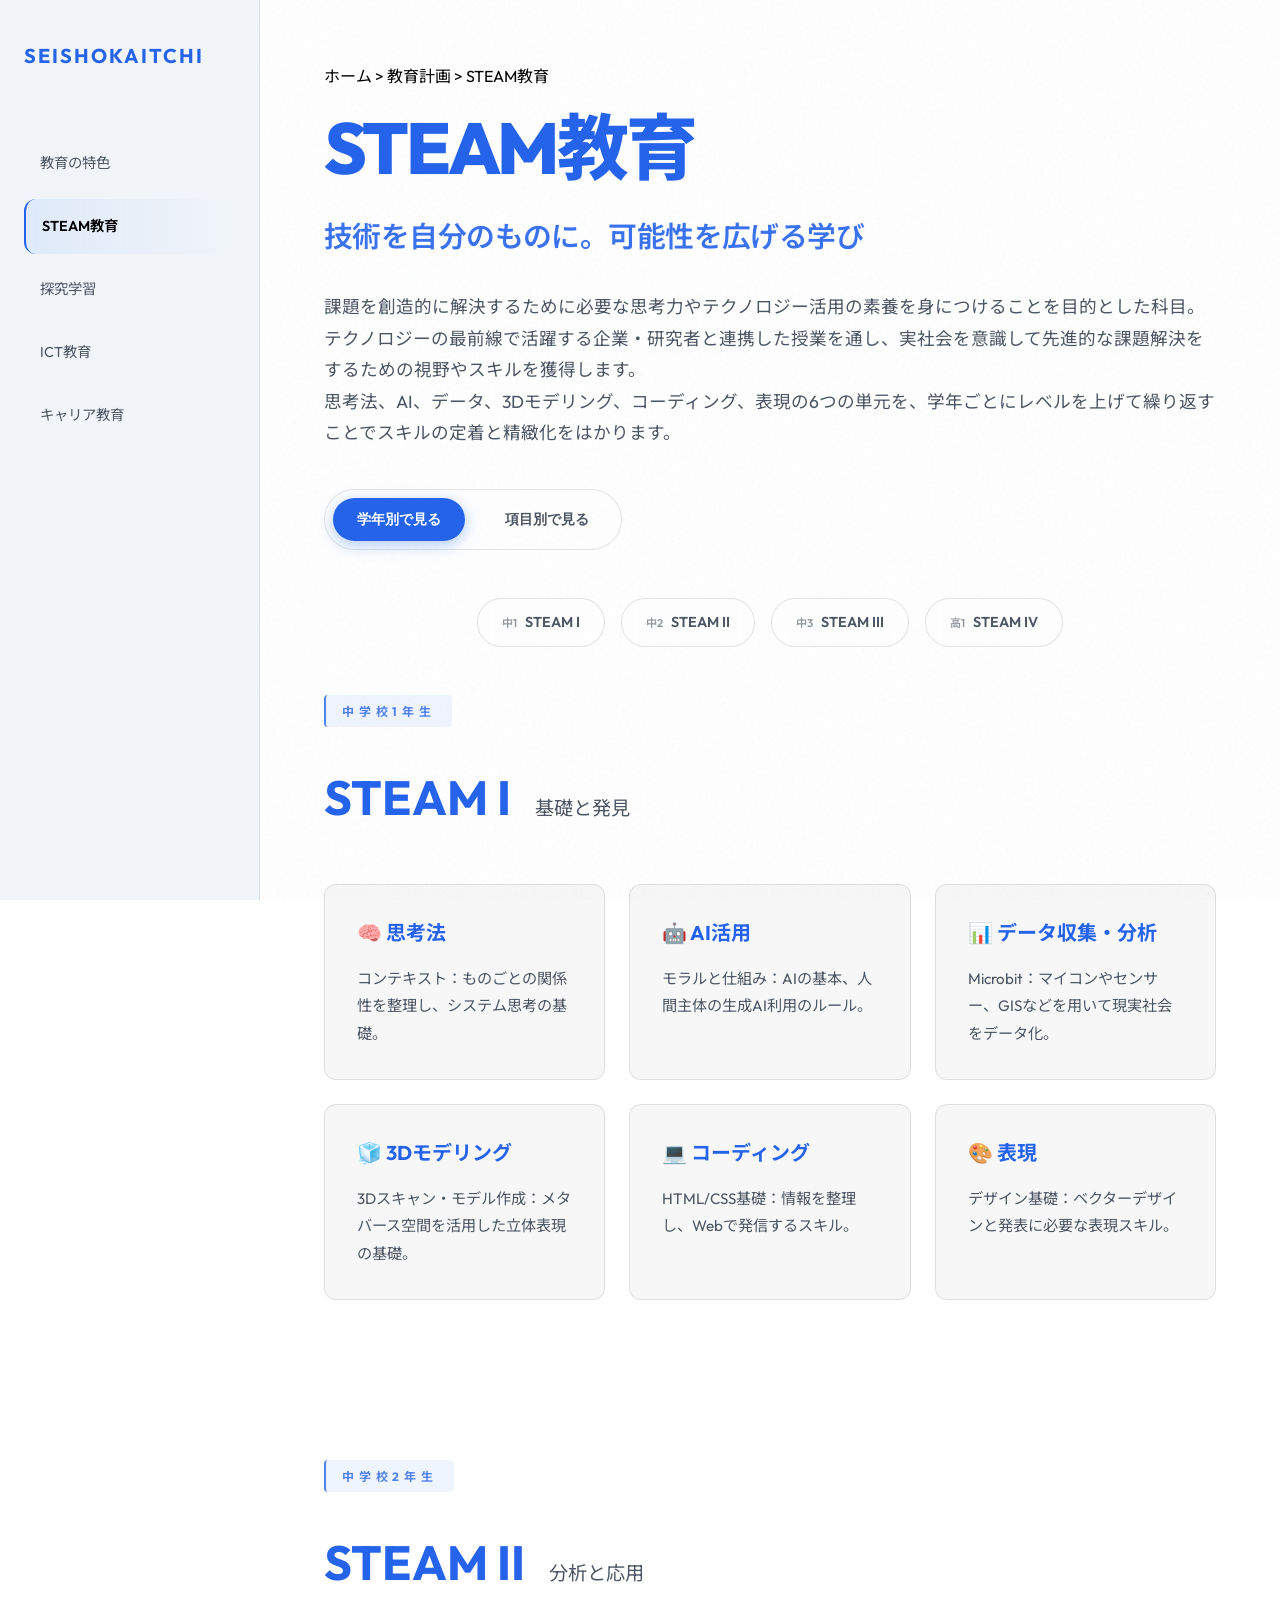
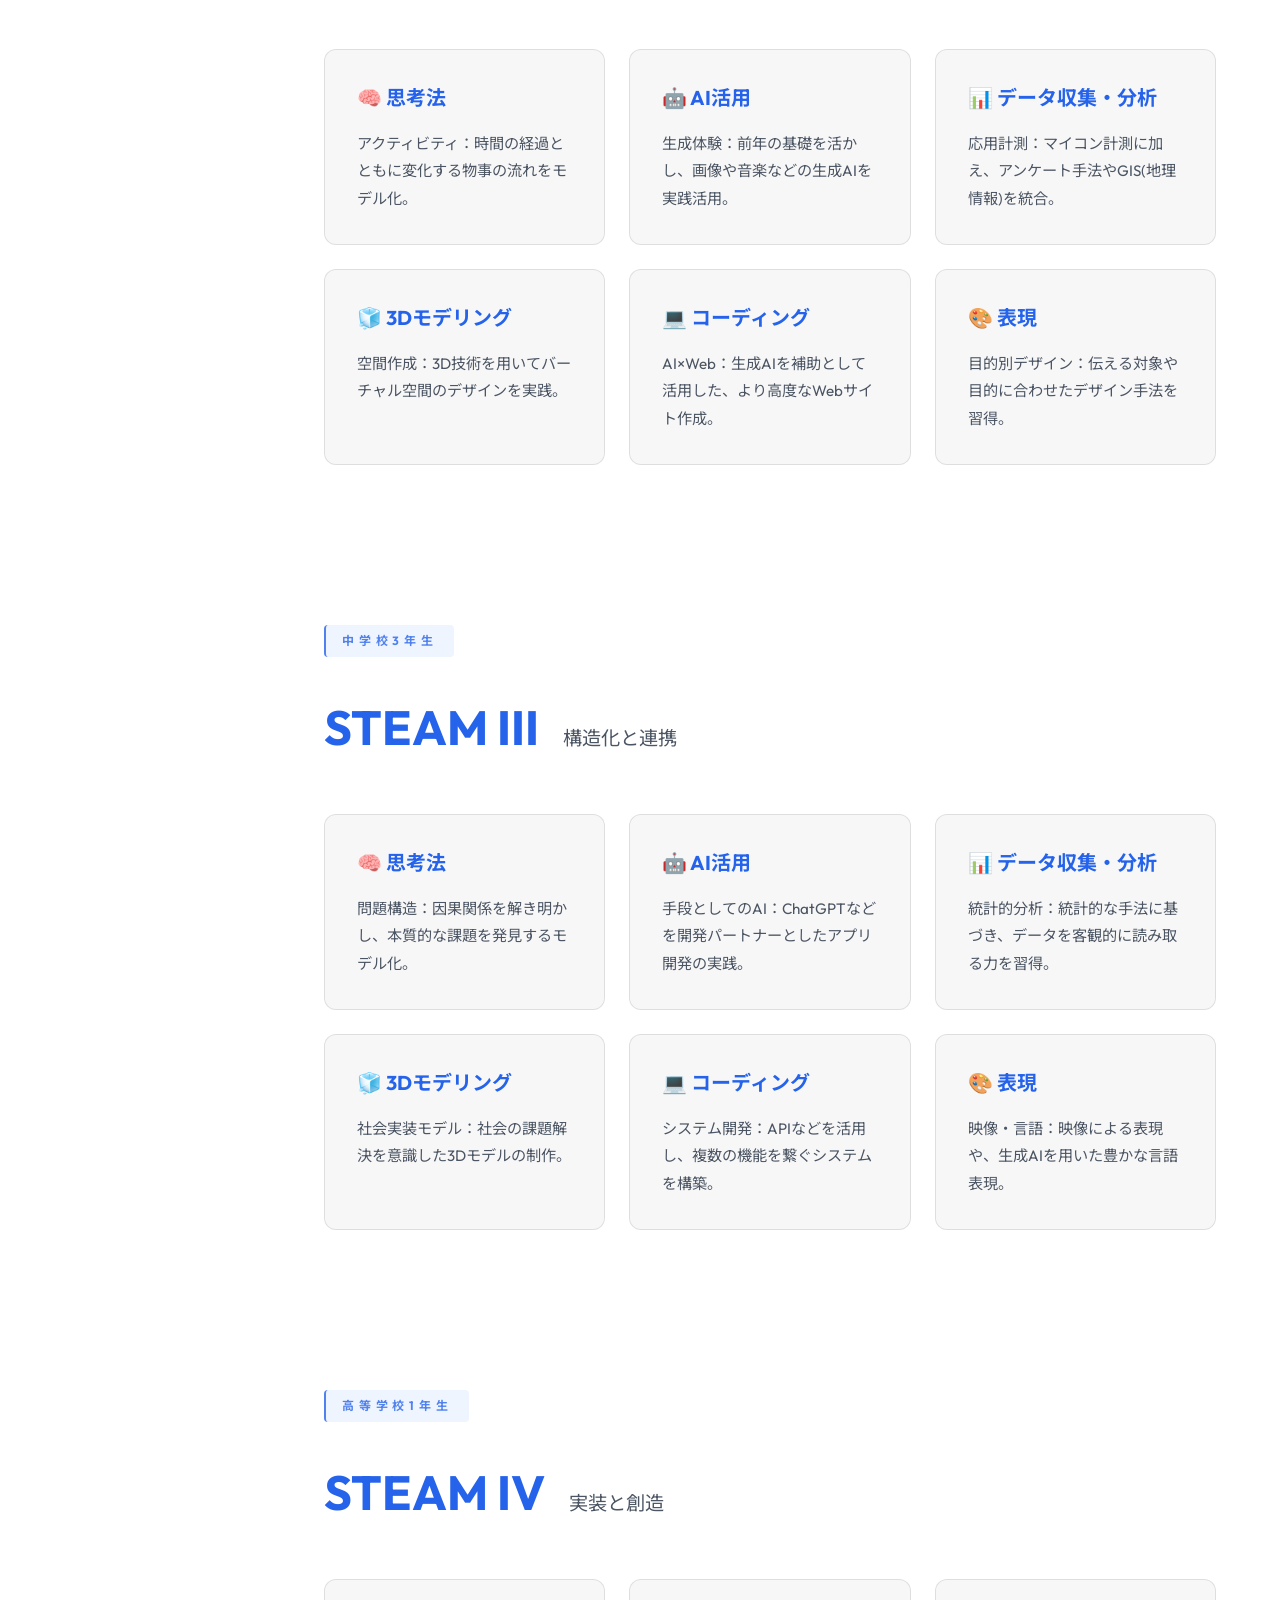
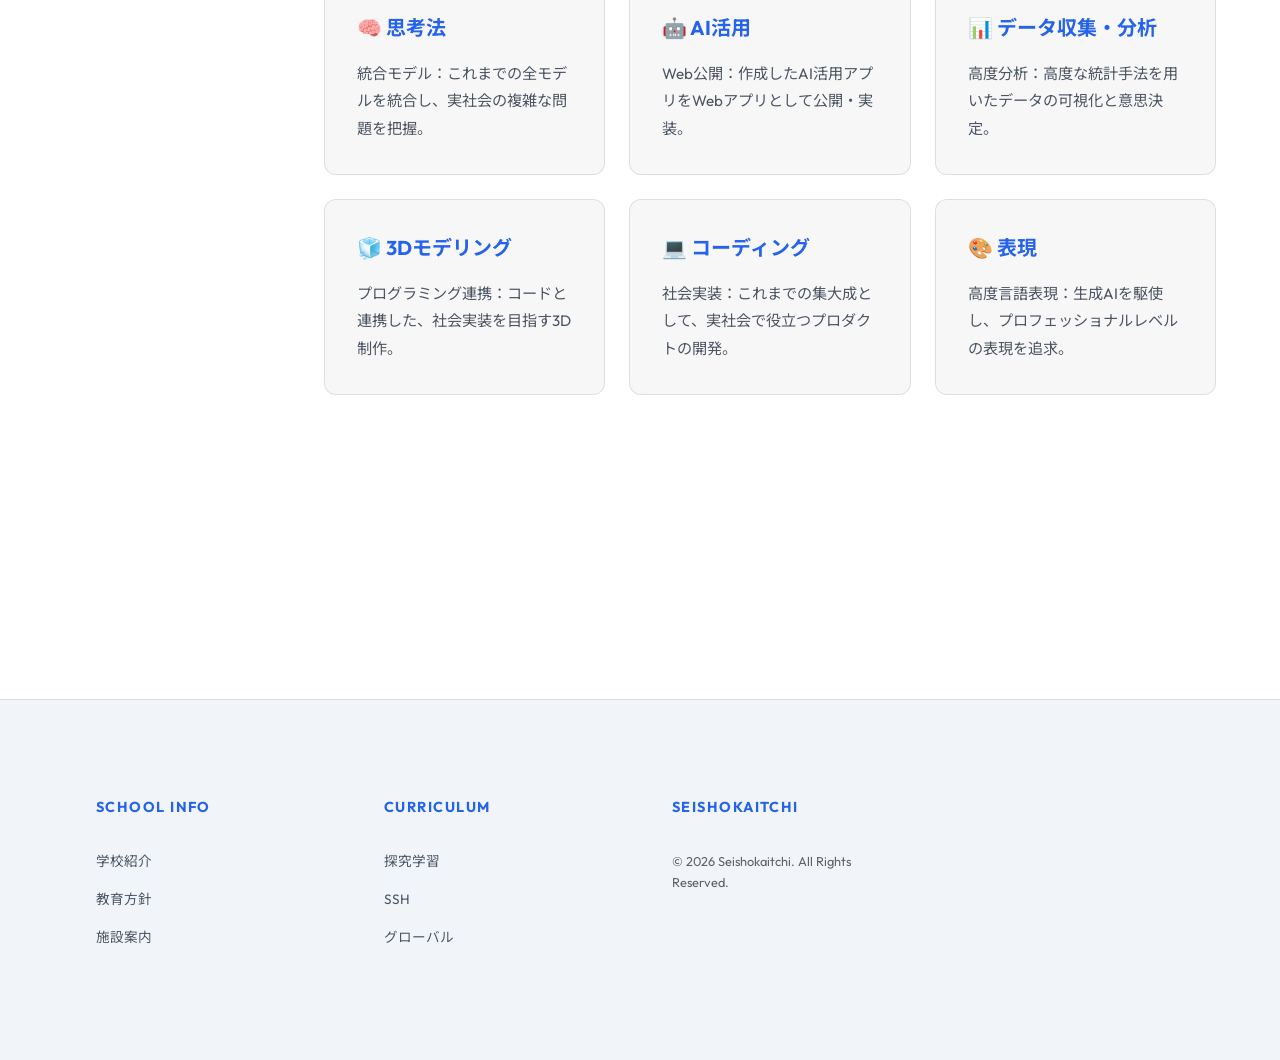
==== commit 4de8f065: "白基調のライトモードデザインに更新し、一部のテキストを微調整" ====
--- a/index.html
+++ b/index.html
@@ -116,7 +116,7 @@
                         </div>
                         <div class="steam-card">
                             <h3>🎨 表現</h3>
-                            <p>目的別デザイン：伝える対象や目的に合わせたデザイン手法を学びます。</p>
+                            <p>目的別デザイン：伝える対象や目的に合わせたデザイン手法を習得。</p>
                         </div>
                     </div>
                 </section>
@@ -135,7 +135,7 @@
                         </div>
                         <div class="steam-card">
                             <h3>📊 データ収集・分析</h3>
-                            <p>統計的分析：統計的な手法に基づき、データを客観的に読み取る力を養います。</p>
+                            <p>統計的分析：統計的な手法に基づき、データを客観的に読み取る力を習得。</p>
                         </div>
                         <div class="steam-card">
                             <h3>🧊 3Dモデリング</h3>
--- a/styles.css
+++ b/styles.css
@@ -1,18 +1,16 @@
 :root {
-    --primary: #0f172a;
-    --accent-1: #3b82f6;
-    /* Blue */
-    --accent-2: #8b5cf6;
-    /* Purple */
-    --accent-3: #ec4899;
-    /* Pink */
-    --text-main: #f8fafc;
-    --text-muted: #94a3b8;
-    --glass-bg: rgba(255, 255, 255, 0.03);
-    --glass-border: rgba(255, 255, 255, 0.1);
+    --primary: #f8fafc;
+    --accent-1: #2563eb;
+    /* Pro Blue */
+    --accent-2: #7c3aed;
+    --accent-3: #db2777;
+    --text-main: #000000;
+    --text-muted: #4b5563;
+    --glass-bg: rgba(0, 0, 0, 0.03);
+    --glass-border: rgba(0, 0, 0, 0.1);
     --sidebar-width: 260px;
     --radius: 12px;
-    --shadow: 0 10px 30px -5px rgba(0, 0, 0, 0.3);
+    --shadow: 0 10px 30px -5px rgba(0, 0, 0, 0.1);
     --transition: all 0.4s cubic-bezier(0.16, 1, 0.3, 1);
 }
 
@@ -25,7 +23,7 @@
 
 body {
     font-family: 'Outfit', 'Noto Sans JP', sans-serif;
-    background-color: #030712;
+    background-color: #ffffff;
     color: var(--text-main);
     line-height: 1.6;
     overflow-x: hidden;
@@ -39,9 +37,7 @@
     width: 100%;
     height: 100%;
     z-index: -1;
-    background: radial-gradient(circle at 50% 50%, rgba(30, 27, 75, 0.9) 0%, rgba(3, 7, 18, 1) 100%), url('steam_curriculum_hero.png');
-    background-size: cover;
-    background-position: center;
+    background: #ffffff;
 }
 
 .bg-wrapper::after {
@@ -65,8 +61,7 @@
 /* Sidebar */
 .sidebar {
     width: var(--sidebar-width);
-    background: rgba(0, 0, 0, 0.2);
-    backdrop-filter: blur(20px);
+    background: #f1f5f9;
     border-right: 1px solid var(--glass-border);
     padding: 2.5rem 1.5rem;
     position: sticky;
@@ -124,10 +119,7 @@
     font-size: 4.5rem;
     font-weight: 800;
     margin-bottom: 0.5rem;
-    background: linear-gradient(to right, #fff, var(--accent-1));
-    -webkit-background-clip: text;
-    background-clip: text;
-    -webkit-text-fill-color: transparent;
+    color: var(--accent-1);
     letter-spacing: -0.04em;
 }
 
@@ -355,7 +347,7 @@
 .step-content h3 {
     font-size: 1.2rem;
     margin-bottom: 0.5rem;
-    color: var(--text-main);
+    color: var(--accent-1);
 }
 
 .step-content p {
@@ -445,6 +437,7 @@
     display: flex;
     align-items: baseline;
     gap: 1.5rem;
+    color: var(--accent-1);
 }
 
 .section-title span {
@@ -473,7 +466,7 @@
 .steam-card h3 {
     font-size: 1.25rem;
     margin-bottom: 1rem;
-    color: var(--text-main);
+    color: var(--accent-1);
     display: flex;
     align-items: center;
     gap: 0.75rem;
@@ -500,7 +493,7 @@
 
 /* Footer Simulation */
 .footer {
-    background: #030712;
+    background: #f1f5f9;
     border-top: 1px solid var(--glass-border);
     padding: 6rem;
     margin-top: 5rem;
@@ -515,7 +508,7 @@
 .footer-col h5 {
     margin-bottom: 2rem;
     font-size: 0.9rem;
-    color: var(--text-main);
+    color: var(--accent-1);
     text-transform: uppercase;
     letter-spacing: 0.1em;
 }
